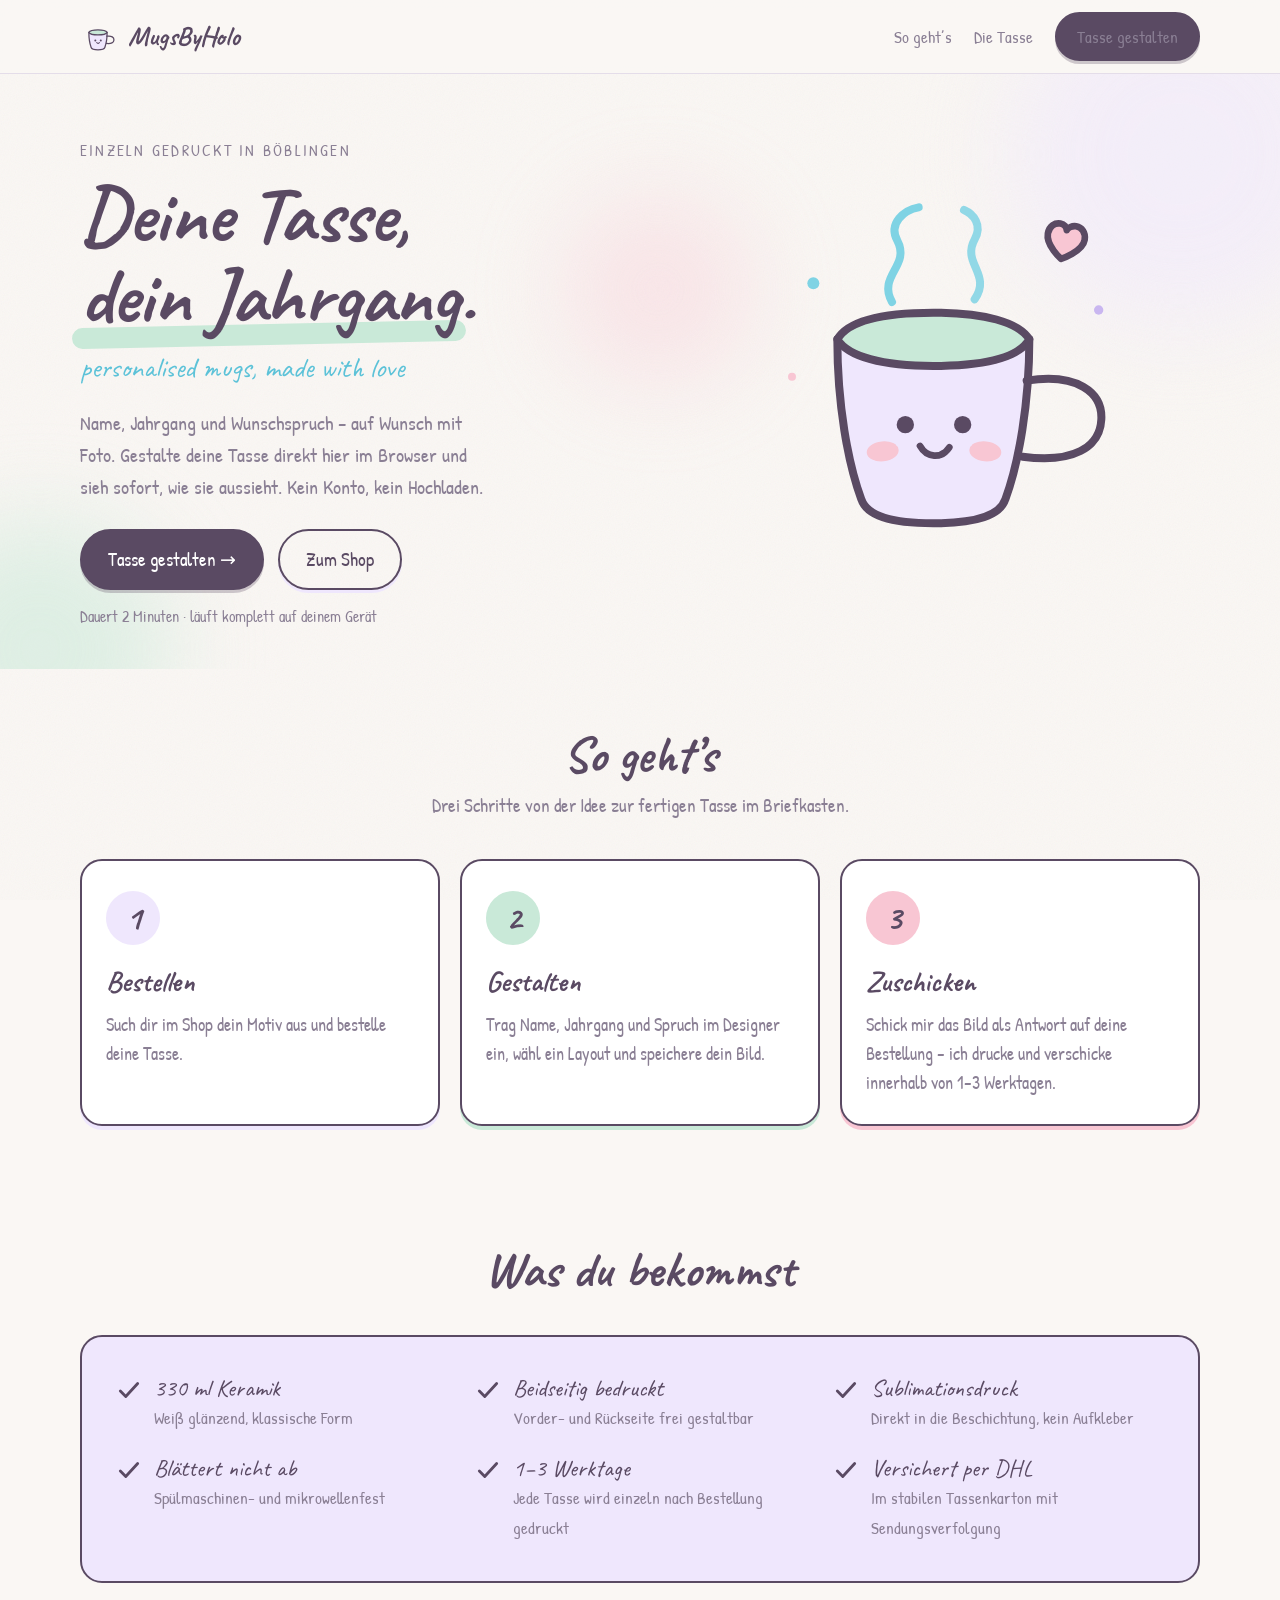
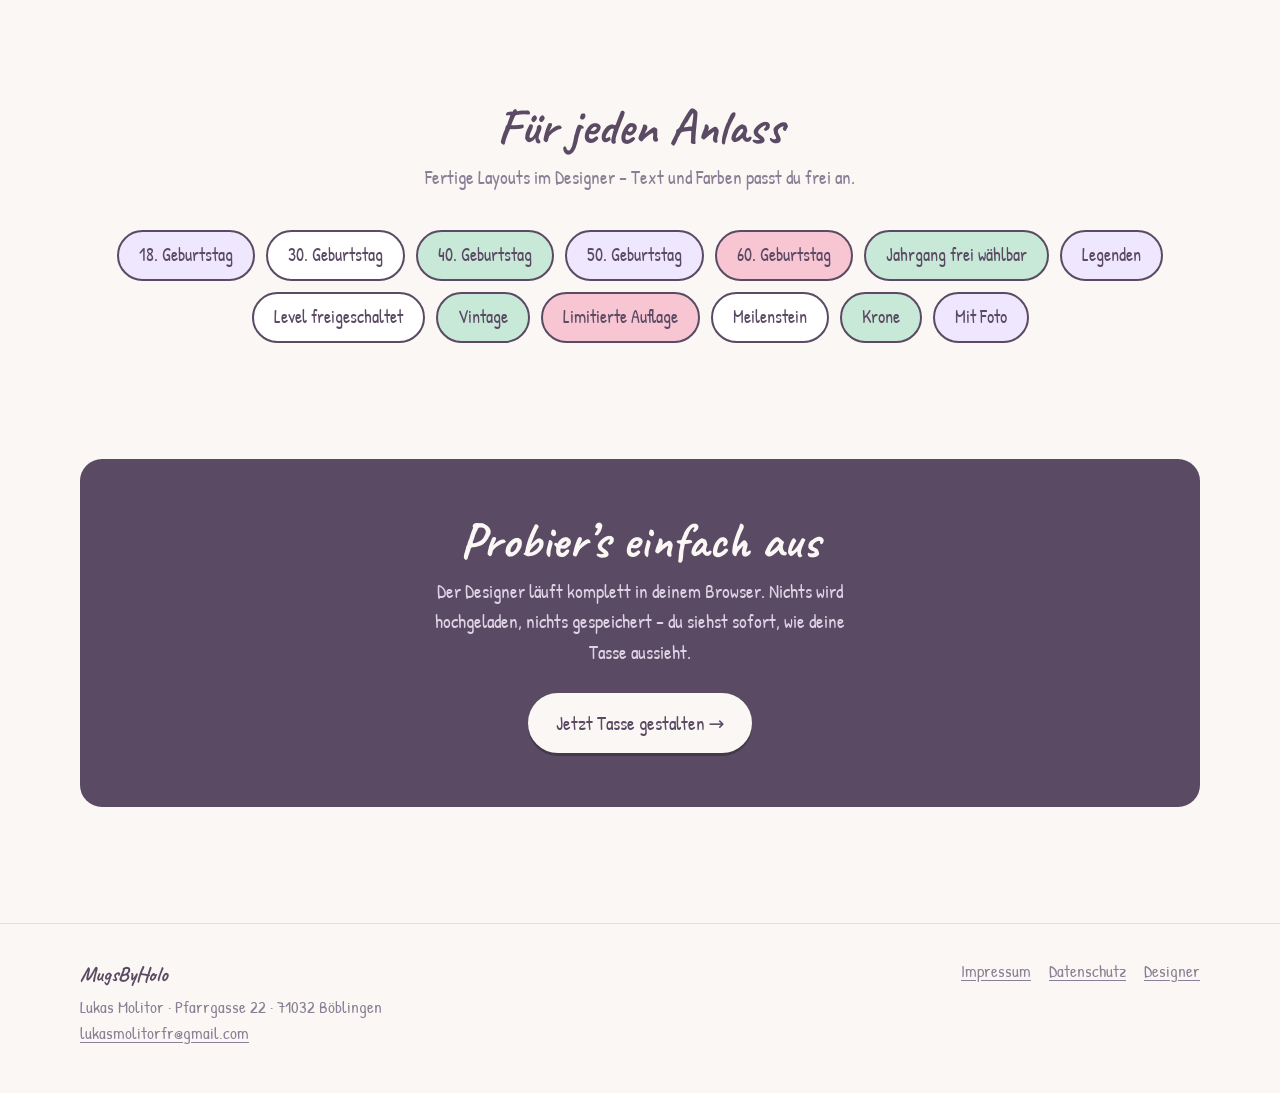
==== index.html @ 2ba31327 "fix: absolute og:image and canonical URL Relative Open Graph image paths are not resolved by most li" ====
<!DOCTYPE html>
<html lang="de">
<head>
<meta charset="UTF-8">
<meta name="viewport" content="width=device-width, initial-scale=1.0, viewport-fit=cover">
<title>MugsByHolo · Personalisierte Tassen mit Name, Jahrgang & Foto</title>
<meta name="description" content="Personalisierte Tassen mit Name, Jahrgang und Wunschspruch – einzeln von Hand gedruckt. Gestalte deine Tasse direkt im Browser und sieh sofort, wie sie aussieht.">
<link rel="icon" href="assets/favicon.png" type="image/png">
<link rel="apple-touch-icon" href="assets/favicon.png">
<meta name="theme-color" content="#FAF7F4">

<meta property="og:type" content="website">
<meta property="og:title" content="MugsByHolo · Personalisierte Tassen">
<meta property="og:description" content="personalised mugs, made with love – gestalte deine Tasse direkt im Browser.">
<meta property="og:image" content="https://mugsbyholo.de/assets/banner.png">
<meta property="og:url" content="https://mugsbyholo.de/">
<meta property="og:locale" content="de_DE">
<link rel="canonical" href="https://mugsbyholo.de/">

<style>
  /* ---------- Schriften (selbst gehostet, keine Google-Verbindung) ---------- */
  @font-face{
    font-family:'Caveat';
    src:url('assets/fonts/caveat-latin.woff2') format('woff2');
    font-weight:400 700; font-style:normal; font-display:swap;
    unicode-range:U+0000-00FF,U+0131,U+0152-0153,U+2000-206F,U+20AC,U+2122,U+2212,U+FEFF,U+FFFD;
  }
  @font-face{
    font-family:'Patrick Hand';
    src:url('assets/fonts/patrickhand-latin.woff2') format('woff2');
    font-weight:400; font-style:normal; font-display:swap;
    unicode-range:U+0000-00FF,U+0131,U+0152-0153,U+2000-206F,U+20AC,U+2122,U+2212,U+FEFF,U+FFFD;
  }

  :root{
    --paper:#FAF7F4;
    --karte:#FFFFFF;
    --ink:#5A4A63;
    --ink-weich:#8A7F94;
    --lav:#EFE7FD;
    --mint:#C9E9D8;
    --blush:#F8C6D3;
    --cyan:#5CC2D8;
    --violett:#B7A0EA;
    --linie:#E4DDE9;
    --hand:'Caveat', ui-rounded, cursive;
    --text:'Patrick Hand', ui-rounded, system-ui, sans-serif;
    --rand:22px;
  }

  *{box-sizing:border-box;margin:0;padding:0}

  html{scroll-behavior:smooth}
  @media (prefers-reduced-motion:reduce){ html{scroll-behavior:auto} }

  body{
    background:var(--paper);
    color:var(--ink);
    font-family:var(--text);
    font-size:19px;
    line-height:1.6;
    overflow-x:hidden;
    padding:env(safe-area-inset-top) env(safe-area-inset-right) env(safe-area-inset-bottom) env(safe-area-inset-left);
  }

  /* Papier-Körnung über der ganzen Seite */
  body::before{
    content:'';
    position:fixed; inset:0; z-index:0; pointer-events:none;
    opacity:.05;
    background-image:url("data:image/svg+xml,%3Csvg xmlns='http://www.w3.org/2000/svg' width='180' height='180'%3E%3Cfilter id='n'%3E%3CfeTurbulence type='fractalNoise' baseFrequency='.85' numOctaves='3'/%3E%3C/filter%3E%3Crect width='180' height='180' filter='url(%23n)'/%3E%3C/svg%3E");
  }

  .wrap{width:min(1120px,100% - 40px);margin-inline:auto;position:relative;z-index:1}

  a{color:inherit}
  :focus-visible{outline:3px solid var(--cyan);outline-offset:3px;border-radius:6px}

  /* ---------- Kopfzeile ---------- */
  header.top{
    position:sticky;top:0;z-index:20;
    background:color-mix(in srgb, var(--paper) 88%, transparent);
    backdrop-filter:blur(10px);
    border-bottom:1px solid var(--linie);
  }
  .top-inner{
    display:flex;align-items:center;justify-content:space-between;gap:16px;
    padding:12px 0;
  }
  .marke{display:flex;align-items:center;gap:10px;text-decoration:none}
  .marke svg{width:38px;height:37px;flex:none}
  .marke span{font-family:var(--hand);font-size:27px;font-weight:700;line-height:1}
  nav.haupt{display:flex;align-items:center;gap:22px;font-size:17px}
  nav.haupt a{text-decoration:none;color:var(--ink-weich);transition:color .18s}
  nav.haupt a:hover{color:var(--ink)}
  @media(max-width:640px){ nav.haupt a.versteckt-mobil{display:none} }

  /* ---------- Knöpfe ---------- */
  .knopf{
    display:inline-flex;align-items:center;gap:10px;
    font-family:var(--text);font-size:19px;
    padding:13px 26px;border-radius:999px;border:2px solid var(--ink);
    background:var(--ink);color:#fff;text-decoration:none;cursor:pointer;
    box-shadow:0 3px 0 rgba(90,74,99,.28);
    transition:transform .16s ease, box-shadow .16s ease, background .16s;
  }
  .knopf:hover{transform:translateY(-2px);box-shadow:0 6px 0 rgba(90,74,99,.24)}
  .knopf:active{transform:translateY(1px);box-shadow:0 1px 0 rgba(90,74,99,.3)}
  .knopf.zweit{background:transparent;color:var(--ink);box-shadow:0 3px 0 var(--lav)}
  .knopf.zweit:hover{background:var(--lav);box-shadow:0 6px 0 var(--lav)}
  .knopf.klein{font-size:17px;padding:9px 20px}
  @media (prefers-reduced-motion:reduce){ .knopf,.knopf:hover,.knopf:active{transform:none;transition:none} }

  /* ---------- Held ---------- */
  .held{position:relative;padding:64px 0 40px;overflow:hidden}
  .held-grid{
    display:grid;grid-template-columns:1.05fr .95fr;gap:40px;align-items:center;
  }
  @media(max-width:860px){
    .held{padding:40px 0 28px}
    .held-grid{grid-template-columns:1fr;gap:24px;text-align:center}
    .held-cta{justify-content:center}
  }

  /* Pastellflecken im Hintergrund */
  .fleck{position:absolute;border-radius:50%;filter:blur(46px);opacity:.55;z-index:0;pointer-events:none}
  .fleck.a{width:340px;height:340px;background:var(--lav);top:-90px;right:-70px}
  .fleck.b{width:260px;height:260px;background:var(--mint);bottom:-110px;left:-90px}
  .fleck.c{width:190px;height:190px;background:var(--blush);top:120px;left:44%;opacity:.35}

  .held-text{position:relative;z-index:1}
  .augenbraue{
    font-family:var(--text);font-size:16px;letter-spacing:.14em;text-transform:uppercase;
    color:var(--ink-weich);margin-bottom:10px;
  }
  h1{
    font-family:var(--hand);font-weight:700;
    font-size:clamp(46px,7.4vw,80px);line-height:1.02;letter-spacing:-.01em;
    margin-bottom:8px;
  }
  h1 .betont{position:relative;white-space:nowrap}
  /* handgemalter Unterstrich */
  h1 .betont::after{
    content:'';position:absolute;left:-2%;right:-2%;bottom:.02em;height:.26em;z-index:-1;
    background:var(--mint);border-radius:999px;transform:rotate(-1.2deg);
  }
  .tagline{
    font-family:var(--hand);font-size:clamp(23px,3vw,29px);color:var(--cyan);
    margin-bottom:16px;
  }
  .held-text p.lauf{font-size:20px;color:var(--ink-weich);max-width:46ch;margin-bottom:26px}
  @media(max-width:860px){ .held-text p.lauf{margin-inline:auto} }
  .held-cta{display:flex;flex-wrap:wrap;gap:14px;align-items:center}
  .cta-notiz{font-size:16px;color:var(--ink-weich);margin-top:14px}

  /* ---------- Maskottchen ---------- */
  .maskottchen{position:relative;z-index:1;display:flex;justify-content:center}
  .maskottchen svg{width:min(400px,86%);height:auto;overflow:visible}
  .schweben{animation:schweben 5.5s ease-in-out infinite}
  @keyframes schweben{0%,100%{transform:translateY(0) rotate(-.6deg)}50%{transform:translateY(-13px) rotate(.6deg)}}
  .dampf{animation:dampf 3.6s ease-in-out infinite;transform-origin:center bottom}
  .dampf.zwei{animation-delay:.9s}
  @keyframes dampf{0%,100%{opacity:.35;transform:translateY(2px) scaleY(.96)}50%{opacity:1;transform:translateY(-5px) scaleY(1.05)}}
  .funkel{animation:funkel 2.8s ease-in-out infinite}
  .funkel.b{animation-delay:.7s} .funkel.c{animation-delay:1.4s}
  @keyframes funkel{0%,100%{opacity:.35;r:3}50%{opacity:1}}

  /* ---------- Auftritt beim Laden ---------- */
  .rein{opacity:0;transform:translateY(18px);animation:rein .7s cubic-bezier(.2,.7,.3,1) forwards}
  .rein.d1{animation-delay:.06s} .rein.d2{animation-delay:.14s}
  .rein.d3{animation-delay:.22s} .rein.d4{animation-delay:.3s} .rein.d5{animation-delay:.38s}
  @keyframes rein{to{opacity:1;transform:none}}
  @media (prefers-reduced-motion:reduce){
    .rein{opacity:1;transform:none;animation:none}
    .schweben,.dampf,.funkel{animation:none}
  }

  /* ---------- Abschnitte ---------- */
  section.block{padding:58px 0;position:relative;z-index:1}
  .block-kopf{text-align:center;margin-bottom:38px}
  h2{font-family:var(--hand);font-weight:700;font-size:clamp(34px,4.6vw,50px);line-height:1.1;margin-bottom:8px}
  .block-kopf p{color:var(--ink-weich);max-width:52ch;margin-inline:auto}

  /* Schritte */
  .schritte{display:grid;grid-template-columns:repeat(3,1fr);gap:20px}
  @media(max-width:820px){ .schritte{grid-template-columns:1fr;max-width:460px;margin-inline:auto} }
  .schritt{
    position:relative;background:var(--karte);border:2px solid var(--ink);
    border-radius:var(--rand);padding:30px 24px 26px;
    box-shadow:0 4px 0 var(--lav);
  }
  .schritt:nth-child(2){box-shadow:0 4px 0 var(--mint)}
  .schritt:nth-child(3){box-shadow:0 4px 0 var(--blush)}
  .nummer{
    font-family:var(--hand);font-size:34px;font-weight:700;line-height:1;
    width:54px;height:54px;display:grid;place-items:center;border-radius:50%;
    background:var(--lav);margin-bottom:14px;
  }
  .schritt:nth-child(2) .nummer{background:var(--mint)}
  .schritt:nth-child(3) .nummer{background:var(--blush)}
  .schritt h3{font-family:var(--hand);font-size:29px;font-weight:700;margin-bottom:6px}
  .schritt p{font-size:18px;color:var(--ink-weich)}

  /* Details */
  .details{
    background:var(--lav);border-radius:var(--rand);
    padding:38px 34px;border:2px solid var(--ink);
  }
  .detail-grid{display:grid;grid-template-columns:repeat(3,1fr);gap:22px 28px}
  @media(max-width:820px){ .detail-grid{grid-template-columns:1fr 1fr} }
  @media(max-width:520px){ .detail-grid{grid-template-columns:1fr} }
  .detail{display:flex;gap:12px;align-items:flex-start}
  .detail .haken{flex:none;width:26px;height:26px;margin-top:2px}
  .detail b{display:block;font-weight:400;font-family:var(--hand);font-size:24px;line-height:1.15}
  .detail span{font-size:17px;color:var(--ink-weich)}

  /* Anlässe */
  .chips{display:flex;flex-wrap:wrap;gap:11px;justify-content:center}
  .chip{
    background:var(--karte);border:2px solid var(--ink);border-radius:999px;
    padding:9px 20px;font-size:18px;
  }
  .chip:nth-child(3n){background:var(--mint)}
  .chip:nth-child(3n+1){background:var(--lav)}
  .chip:nth-child(5n){background:var(--blush)}

  /* Schluss-Aufruf */
  .schluss{
    text-align:center;background:var(--ink);color:var(--paper);
    border-radius:var(--rand);padding:54px 30px;position:relative;overflow:hidden;
  }
  .schluss h2{color:var(--paper)}
  .schluss p{color:#DDD3E4;max-width:46ch;margin:0 auto 26px}
  .schluss .knopf{background:var(--paper);color:var(--ink);border-color:var(--paper);box-shadow:0 3px 0 rgba(0,0,0,.25)}
  .schluss .knopf:hover{background:#fff;box-shadow:0 6px 0 rgba(0,0,0,.22)}

  /* ---------- Fußzeile ---------- */
  footer.fuss{
    border-top:1px solid var(--linie);margin-top:58px;padding:34px 0 46px;
    font-size:16.5px;color:var(--ink-weich);position:relative;z-index:1;
  }
  .fuss-grid{display:flex;flex-wrap:wrap;gap:26px;justify-content:space-between;align-items:flex-start}
  .fuss-grid a{color:var(--ink-weich);text-decoration:underline;text-underline-offset:3px}
  .fuss-grid a:hover{color:var(--ink)}
  .fuss-links{display:flex;gap:18px;flex-wrap:wrap}
  .fuss b{font-family:var(--hand);font-size:21px;font-weight:700;color:var(--ink);display:block;margin-bottom:2px}
</style>
</head>
<body>

<header class="top">
  <div class="wrap top-inner">
    <a class="marke" href="/" aria-label="MugsByHolo Startseite">
      <svg viewBox="0 0 300 290" aria-hidden="true" focusable="false">
        <g fill="none" stroke="#5a4a63" stroke-width="10" stroke-linecap="round" stroke-linejoin="round">
          <path d="M 70,112 C 70,160 78,205 88,232 C 92,244 108,250 142,250 C 176,250 192,244 196,232 C 206,205 214,160 214,112 C 206,126 180,132 142,132 C 104,132 78,125 70,112 Z" fill="#efe7fd" stroke="none"/>
          <path d="M 70,112 C 78,98 104,92 142,92 C 180,92 206,99 214,112 C 206,126 180,132 142,132 C 104,132 78,125 70,112 Z" fill="#c9e9d8"/>
          <path d="M 212,143 C 250,137 269,152 268,172 C 267,193 247,205 209,200"/>
          <path d="M 70,112 C 70,161 78,205 88,232 C 92,244 109,250 142,250 C 175,250 192,244 196,232 C 206,205 214,160 214,112"/>
          <circle cx="121" cy="176" r="8" fill="#5a4a63" stroke="none"/>
          <circle cx="164" cy="176" r="8" fill="#5a4a63" stroke="none"/>
          <path d="M 132,192 C 137,201 148,202 154,193" stroke-width="8"/>
        </g>
      </svg>
      <span>MugsByHolo</span>
    </a>
    <nav class="haupt" aria-label="Hauptnavigation">
      <a href="#so-gehts" class="versteckt-mobil">So geht&rsquo;s</a>
      <a href="#details" class="versteckt-mobil">Die Tasse</a>
      <a class="knopf klein" href="designer/">Tasse gestalten</a>
    </nav>
  </div>
</header>

<main>

  <!-- ================= HELD ================= -->
  <section class="held">
    <div class="fleck a"></div><div class="fleck b"></div><div class="fleck c"></div>
    <div class="wrap held-grid">

      <div class="held-text">
        <p class="augenbraue rein d1">Einzeln gedruckt in B&ouml;blingen</p>
        <h1 class="rein d2">Deine Tasse,<br><span class="betont">dein Jahrgang</span>.</h1>
        <p class="tagline rein d2">personalised mugs, made with love</p>
        <p class="lauf rein d3">
          Name, Jahrgang und Wunschspruch &ndash; auf Wunsch mit Foto. Gestalte deine Tasse
          direkt hier im Browser und sieh sofort, wie sie aussieht. Kein Konto, kein Hochladen.
        </p>
        <div class="held-cta rein d4">
          <a class="knopf" href="designer/">Tasse gestalten &rarr;</a>
          <!-- ETSY-LINK: hier die echte Shop-Adresse eintragen -->
          <a class="knopf zweit" id="etsy-link" href="https://www.etsy.com/de/shop/MugsByHolo">Zum Shop</a>
        </div>
        <p class="cta-notiz rein d5">Dauert 2 Minuten &middot; l&auml;uft komplett auf deinem Ger&auml;t</p>
      </div>

      <div class="maskottchen rein d3">
        <svg viewBox="0 0 300 290" role="img" aria-label="Illustrierte MugsByHolo-Tasse mit fr&ouml;hlichem Gesicht">
          <g class="schweben">
            <g fill="none" stroke="#5a4a63" stroke-width="6" stroke-linecap="round" stroke-linejoin="round">
              <!-- Dampf -->
              <path class="dampf" d="M 111,84 C 100,64 125,57 115,38 C 108,25 120,15 131,13" stroke="#7fd3e4"/>
              <path class="dampf zwei" d="M 173,82 C 186,63 163,55 173,37 C 179,26 172,18 165,15" stroke="#7fd3e4" opacity=".85"/>
              <!-- Körper -->
              <path d="M 70,112 C 70,160 78,205 88,232 C 92,244 108,250 142,250 C 176,250 192,244 196,232 C 206,205 214,160 214,112 C 206,126 180,132 142,132 C 104,132 78,125 70,112 Z" fill="#efe7fd" stroke="none"/>
              <path d="M 70,112 C 78,98 104,92 142,92 C 180,92 206,99 214,112 C 206,126 180,132 142,132 C 104,132 78,125 70,112 Z" fill="#c9e9d8"/>
              <path d="M 212,143 C 250,137 269,152 268,172 C 267,193 247,205 209,200"/>
              <path d="M 70,112 C 70,161 78,205 88,232 C 92,244 109,250 142,250 C 175,250 192,244 196,232 C 206,205 214,160 214,112"/>
              <!-- Gesicht -->
              <ellipse cx="104" cy="196" rx="12" ry="7.5" fill="#f8c6d3" stroke="none" transform="rotate(-6 104 196)"/>
              <ellipse cx="181" cy="196" rx="12" ry="7.5" fill="#f8c6d3" stroke="none" transform="rotate(6 181 196)"/>
              <circle cx="121" cy="176" r="6.5" fill="#5a4a63" stroke="none"/>
              <circle cx="164" cy="176" r="6.5" fill="#5a4a63" stroke="none"/>
              <path d="M 132,192 C 137,201 148,202 154,193" stroke-width="5"/>
              <!-- Herz + Funkeln -->
              <path d="M 240,52 C 240,52 227,44 227,35 C 227,29 231,26 235,26 C 238,26 240,28 240.5,30 C 241,28 244,26 247,26 C 251,26 255,29 255,35 C 255,44 240,52 240,52 Z" fill="#f8c6d3" stroke-width="5" transform="rotate(10 241 39)"/>
              <circle class="funkel" cx="52" cy="70" r="4.5" fill="#7fd3e4" stroke="none"/>
              <circle class="funkel b" cx="266" cy="90" r="3.5" fill="#c9b6f0" stroke="none"/>
              <circle class="funkel c" cx="36" cy="140" r="3" fill="#f8c6d3" stroke="none"/>
            </g>
          </g>
        </svg>
      </div>

    </div>
  </section>

  <!-- ================= SO GEHT'S ================= -->
  <section class="block" id="so-gehts">
    <div class="wrap">
      <div class="block-kopf">
        <h2>So geht&rsquo;s</h2>
        <p>Drei Schritte von der Idee zur fertigen Tasse im Briefkasten.</p>
      </div>
      <div class="schritte">
        <div class="schritt">
          <div class="nummer" aria-hidden="true">1</div>
          <h3>Bestellen</h3>
          <p>Such dir im Shop dein Motiv aus und bestelle deine Tasse.</p>
        </div>
        <div class="schritt">
          <div class="nummer" aria-hidden="true">2</div>
          <h3>Gestalten</h3>
          <p>Trag Name, Jahrgang und Spruch im Designer ein, w&auml;hl ein Layout und speichere dein Bild.</p>
        </div>
        <div class="schritt">
          <div class="nummer" aria-hidden="true">3</div>
          <h3>Zuschicken</h3>
          <p>Schick mir das Bild als Antwort auf deine Bestellung &ndash; ich drucke und verschicke innerhalb von 1&ndash;3 Werktagen.</p>
        </div>
      </div>
    </div>
  </section>

  <!-- ================= DETAILS ================= -->
  <section class="block" id="details">
    <div class="wrap">
      <div class="block-kopf">
        <h2>Was du bekommst</h2>
      </div>
      <div class="details">
        <div class="detail-grid">
          <div class="detail">
            <svg class="haken" viewBox="0 0 24 24" fill="none" stroke="#5a4a63" stroke-width="2.6" stroke-linecap="round" stroke-linejoin="round" aria-hidden="true"><path d="M4 13l5 5L20 6"/></svg>
            <div><b>330 ml Keramik</b><span>Wei&szlig; gl&auml;nzend, klassische Form</span></div>
          </div>
          <div class="detail">
            <svg class="haken" viewBox="0 0 24 24" fill="none" stroke="#5a4a63" stroke-width="2.6" stroke-linecap="round" stroke-linejoin="round" aria-hidden="true"><path d="M4 13l5 5L20 6"/></svg>
            <div><b>Beidseitig bedruckt</b><span>Vorder- und R&uuml;ckseite frei gestaltbar</span></div>
          </div>
          <div class="detail">
            <svg class="haken" viewBox="0 0 24 24" fill="none" stroke="#5a4a63" stroke-width="2.6" stroke-linecap="round" stroke-linejoin="round" aria-hidden="true"><path d="M4 13l5 5L20 6"/></svg>
            <div><b>Sublimationsdruck</b><span>Direkt in die Beschichtung, kein Aufkleber</span></div>
          </div>
          <div class="detail">
            <svg class="haken" viewBox="0 0 24 24" fill="none" stroke="#5a4a63" stroke-width="2.6" stroke-linecap="round" stroke-linejoin="round" aria-hidden="true"><path d="M4 13l5 5L20 6"/></svg>
            <div><b>Bl&auml;ttert nicht ab</b><span>Sp&uuml;lmaschinen- und mikrowellenfest</span></div>
          </div>
          <div class="detail">
            <svg class="haken" viewBox="0 0 24 24" fill="none" stroke="#5a4a63" stroke-width="2.6" stroke-linecap="round" stroke-linejoin="round" aria-hidden="true"><path d="M4 13l5 5L20 6"/></svg>
            <div><b>1&ndash;3 Werktage</b><span>Jede Tasse wird einzeln nach Bestellung gedruckt</span></div>
          </div>
          <div class="detail">
            <svg class="haken" viewBox="0 0 24 24" fill="none" stroke="#5a4a63" stroke-width="2.6" stroke-linecap="round" stroke-linejoin="round" aria-hidden="true"><path d="M4 13l5 5L20 6"/></svg>
            <div><b>Versichert per DHL</b><span>Im stabilen Tassenkarton mit Sendungsverfolgung</span></div>
          </div>
        </div>
      </div>
    </div>
  </section>

  <!-- ================= ANLÄSSE ================= -->
  <section class="block">
    <div class="wrap">
      <div class="block-kopf">
        <h2>F&uuml;r jeden Anlass</h2>
        <p>Fertige Layouts im Designer &ndash; Text und Farben passt du frei an.</p>
      </div>
      <div class="chips">
        <span class="chip">18. Geburtstag</span>
        <span class="chip">30. Geburtstag</span>
        <span class="chip">40. Geburtstag</span>
        <span class="chip">50. Geburtstag</span>
        <span class="chip">60. Geburtstag</span>
        <span class="chip">Jahrgang frei w&auml;hlbar</span>
        <span class="chip">Legenden</span>
        <span class="chip">Level freigeschaltet</span>
        <span class="chip">Vintage</span>
        <span class="chip">Limitierte Auflage</span>
        <span class="chip">Meilenstein</span>
        <span class="chip">Krone</span>
        <span class="chip">Mit Foto</span>
      </div>
    </div>
  </section>

  <!-- ================= SCHLUSS ================= -->
  <section class="block">
    <div class="wrap">
      <div class="schluss">
        <h2>Probier&rsquo;s einfach aus</h2>
        <p>Der Designer l&auml;uft komplett in deinem Browser. Nichts wird hochgeladen, nichts gespeichert &ndash; du siehst sofort, wie deine Tasse aussieht.</p>
        <a class="knopf" href="designer/">Jetzt Tasse gestalten &rarr;</a>
      </div>
    </div>
  </section>

</main>

<footer class="fuss">
  <div class="wrap fuss-grid">
    <div>
      <b>MugsByHolo</b>
      Lukas Molitor &middot; Pfarrgasse 22 &middot; 71032 B&ouml;blingen<br>
      <a href="mailto:lukasmolitorfr@gmail.com">lukasmolitorfr@gmail.com</a>
    </div>
    <div class="fuss-links">
      <a href="impressum.html">Impressum</a>
      <a href="datenschutz.html">Datenschutz</a>
      <a href="designer/">Designer</a>
    </div>
  </div>
</footer>

</body>
</html>
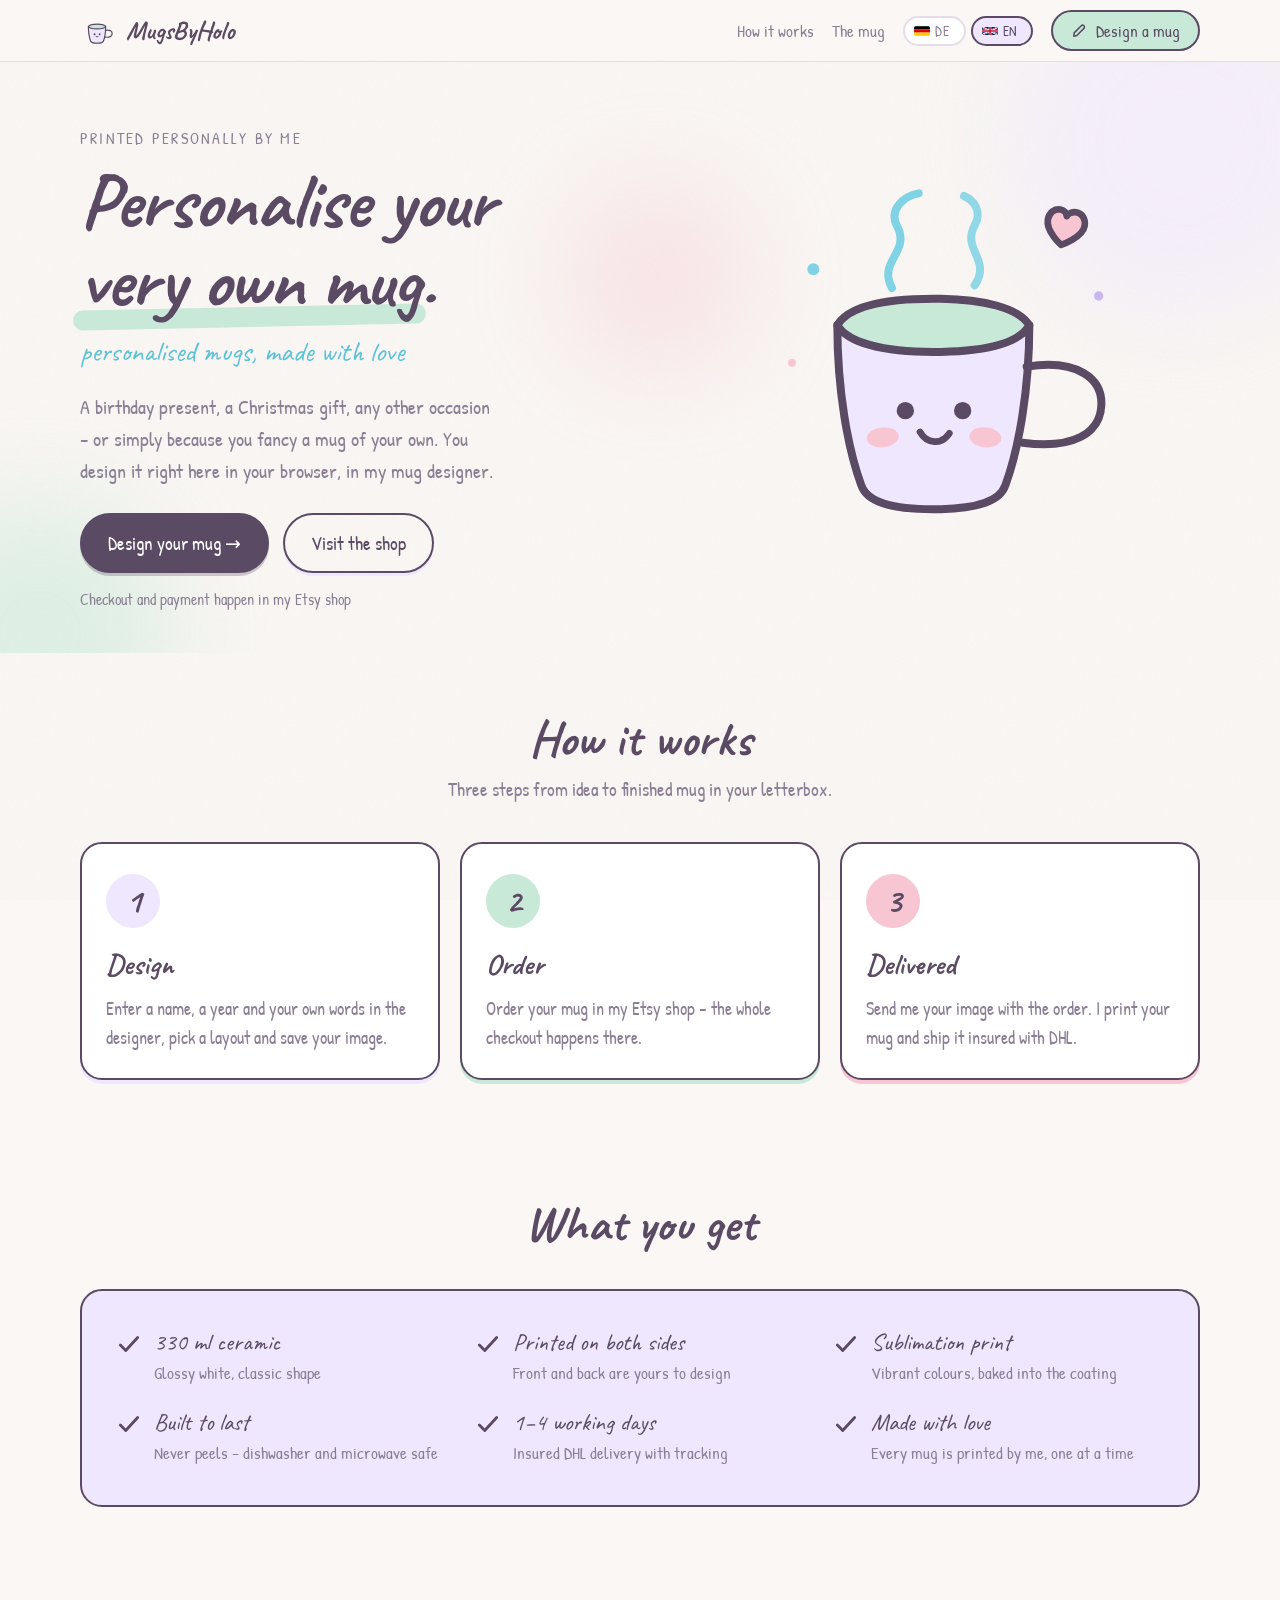
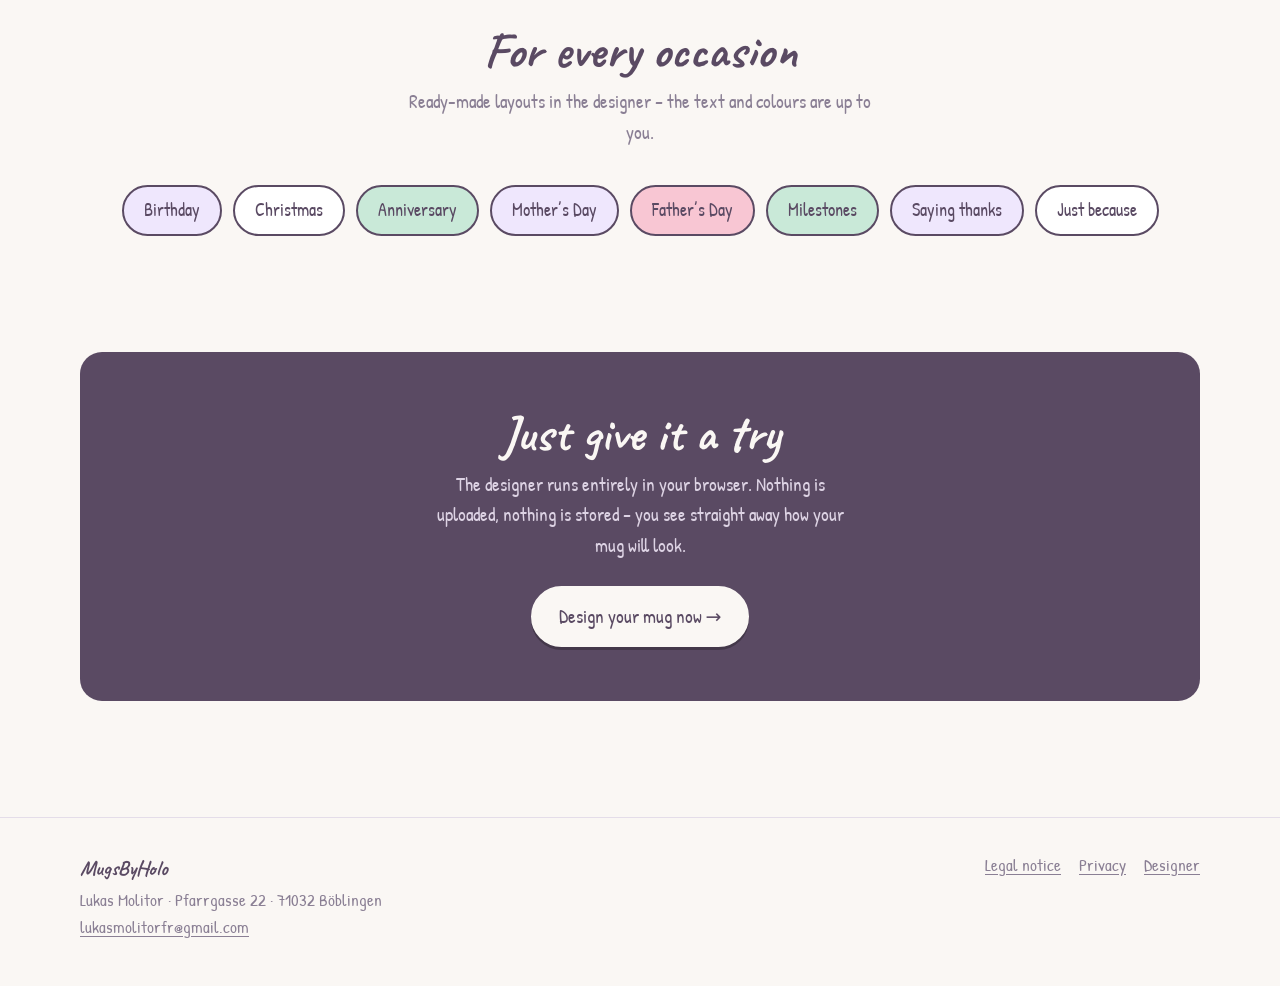
==== commit 1585d867: "feat(startseite): neue Texte, DE/EN-Umschaltung, ruhigerer Kopf-CTA Der CTA oben rechts war derselbe" ====
--- a/index.html
+++ b/index.html
@@ -3,8 +3,8 @@
 <head>
 <meta charset="UTF-8">
 <meta name="viewport" content="width=device-width, initial-scale=1.0, viewport-fit=cover">
-<title>MugsByHolo · Personalisierte Tassen mit Name, Jahrgang & Foto</title>
-<meta name="description" content="Personalisierte Tassen mit Name, Jahrgang und Wunschspruch – einzeln von Hand gedruckt. Gestalte deine Tasse direkt im Browser und sieh sofort, wie sie aussieht.">
+<title>MugsByHolo · Personalisierte Tassen, von mir persönlich gedruckt</title>
+<meta name="description" content="Personalisiere deine eigene Tasse direkt im Browser – 330 ml Keramik, beidseitig im Sublimationsdruck, von mir persönlich gedruckt und versichert per DHL verschickt.">
 <link rel="icon" href="assets/favicon.png" type="image/png">
 <link rel="apple-touch-icon" href="assets/favicon.png">
 <meta name="theme-color" content="#FAF7F4">
@@ -15,6 +15,7 @@
 <meta property="og:image" content="https://mugsbyholo.de/assets/banner.png">
 <meta property="og:url" content="https://mugsbyholo.de/">
 <meta property="og:locale" content="de_DE">
+<meta property="og:locale:alternate" content="en_GB">
 <link rel="canonical" href="https://mugsbyholo.de/">
 
 <style>
@@ -76,6 +77,9 @@
   a{color:inherit}
   :focus-visible{outline:3px solid var(--cyan);outline-offset:3px;border-radius:6px}
 
+  /* nur für Screenreader */
+  .vh{position:absolute;width:1px;height:1px;overflow:hidden;clip:rect(0 0 0 0);white-space:nowrap}
+
   /* ---------- Kopfzeile ---------- */
   header.top{
     position:sticky;top:0;z-index:20;
@@ -84,16 +88,29 @@
     border-bottom:1px solid var(--linie);
   }
   .top-inner{
-    display:flex;align-items:center;justify-content:space-between;gap:16px;
-    padding:12px 0;
-  }
-  .marke{display:flex;align-items:center;gap:10px;text-decoration:none}
-  .marke svg{width:38px;height:37px;flex:none}
-  .marke span{font-family:var(--hand);font-size:27px;font-weight:700;line-height:1}
-  nav.haupt{display:flex;align-items:center;gap:22px;font-size:17px}
-  nav.haupt a{text-decoration:none;color:var(--ink-weich);transition:color .18s}
-  nav.haupt a:hover{color:var(--ink)}
-  @media(max-width:640px){ nav.haupt a.versteckt-mobil{display:none} }
+    display:flex;align-items:center;justify-content:space-between;gap:14px;
+    padding:10px 0;
+  }
+  .marke{display:flex;align-items:center;gap:10px;text-decoration:none;flex:none}
+  .marke svg{width:36px;height:35px;flex:none}
+  .marke span{font-family:var(--hand);font-size:26px;font-weight:700;line-height:1}
+  nav.haupt{display:flex;align-items:center;gap:18px;font-size:17px}
+  nav.haupt a.link{text-decoration:none;color:var(--ink-weich);transition:color .18s}
+  nav.haupt a.link:hover{color:var(--ink)}
+  @media(max-width:760px){ nav.haupt a.versteckt-mobil{display:none} }
+
+  /* ---------- Sprachwahl ---------- */
+  .sprachwahl{display:flex;gap:5px;flex:none}
+  .flagge{
+    display:flex;align-items:center;gap:5px;
+    padding:6px 9px;border:2px solid var(--linie);border-radius:999px;
+    background:var(--karte);cursor:pointer;line-height:1;
+    font-family:var(--text);font-size:14px;letter-spacing:.05em;color:var(--ink-weich);
+    transition:border-color .18s, background .18s, color .18s;
+  }
+  .flagge svg{width:16px;height:10px;display:block;flex:none;border-radius:2px}
+  .flagge:hover{border-color:var(--ink);color:var(--ink)}
+  .flagge[aria-pressed="true"]{border-color:var(--ink);color:var(--ink);background:var(--lav)}
 
   /* ---------- Knöpfe ---------- */
   .knopf{
@@ -108,8 +125,27 @@
   .knopf:active{transform:translateY(1px);box-shadow:0 1px 0 rgba(90,74,99,.3)}
   .knopf.zweit{background:transparent;color:var(--ink);box-shadow:0 3px 0 var(--lav)}
   .knopf.zweit:hover{background:var(--lav);box-shadow:0 6px 0 var(--lav)}
-  .knopf.klein{font-size:17px;padding:9px 20px}
   @media (prefers-reduced-motion:reduce){ .knopf,.knopf:hover,.knopf:active{transform:none;transition:none} }
+
+  /* Kopf-CTA: leichter als der große Knopf, damit die Leiste ruhig bleibt.
+     Kein Versatz-Schatten, kein Anheben – in einer schmalen Leiste wirkt das unruhig. */
+  .knopf-kopf{
+    display:inline-flex;align-items:center;gap:8px;flex:none;
+    font-family:var(--text);font-size:17px;line-height:1;white-space:nowrap;
+    padding:10px 18px;border-radius:999px;border:2px solid var(--ink);
+    background:var(--mint);color:var(--ink);text-decoration:none;
+    transition:background .18s ease, color .18s ease;
+  }
+  .knopf-kopf svg{width:17px;height:17px;flex:none}
+  .knopf-kopf:hover{background:var(--ink);color:var(--paper)}
+
+  @media(max-width:560px){
+    .marke span{display:none}
+    .flagge svg{display:none}
+    .flagge{padding:7px 10px}
+    .knopf-kopf{font-size:16px;padding:9px 14px;gap:6px}
+    nav.haupt{gap:10px}
+  }
 
   /* ---------- Held ---------- */
   .held{position:relative;padding:64px 0 40px;overflow:hidden}
@@ -135,7 +171,7 @@
   }
   h1{
     font-family:var(--hand);font-weight:700;
-    font-size:clamp(46px,7.4vw,80px);line-height:1.02;letter-spacing:-.01em;
+    font-size:clamp(44px,7.2vw,78px);line-height:1.02;letter-spacing:-.01em;
     margin-bottom:8px;
   }
   h1 .betont{position:relative;white-space:nowrap}
@@ -250,7 +286,7 @@
 
 <header class="top">
   <div class="wrap top-inner">
-    <a class="marke" href="/" aria-label="MugsByHolo Startseite">
+    <a class="marke" href="/" aria-label="MugsByHolo">
       <svg viewBox="0 0 300 290" aria-hidden="true" focusable="false">
         <g fill="none" stroke="#5a4a63" stroke-width="10" stroke-linecap="round" stroke-linejoin="round">
           <path d="M 70,112 C 70,160 78,205 88,232 C 92,244 108,250 142,250 C 176,250 192,244 196,232 C 206,205 214,160 214,112 C 206,126 180,132 142,132 C 104,132 78,125 70,112 Z" fill="#efe7fd" stroke="none"/>
@@ -265,9 +301,35 @@
       <span>MugsByHolo</span>
     </a>
     <nav class="haupt" aria-label="Hauptnavigation">
-      <a href="#so-gehts" class="versteckt-mobil">So geht&rsquo;s</a>
-      <a href="#details" class="versteckt-mobil">Die Tasse</a>
-      <a class="knopf klein" href="designer/">Tasse gestalten</a>
+      <a href="#so-gehts" class="link versteckt-mobil" data-i18n="nav_sogehts">So geht’s</a>
+      <a href="#details" class="link versteckt-mobil" data-i18n="nav_tasse">Die Tasse</a>
+
+      <div class="sprachwahl" id="sprachwahl" role="group" aria-label="Sprache · Language">
+        <button class="flagge" type="button" data-lang="de" aria-pressed="true" title="Deutsch">
+          <svg viewBox="0 0 5 3" aria-hidden="true">
+            <rect width="5" height="1" y="0" fill="#000"/>
+            <rect width="5" height="1" y="1" fill="#D00"/>
+            <rect width="5" height="1" y="2" fill="#FFCE00"/>
+          </svg>DE<span class="vh">Deutsch</span>
+        </button>
+        <button class="flagge" type="button" data-lang="en" aria-pressed="false" title="English">
+          <svg viewBox="0 0 60 30" aria-hidden="true">
+            <clipPath id="uj-clip"><path d="M30,15 h30 v15 z v15 h-30 z h-30 v-15 z v-15 h30 z"/></clipPath>
+            <path d="M0,0 v30 h60 v-30 z" fill="#012169"/>
+            <path d="M0,0 L60,30 M60,0 L0,30" stroke="#fff" stroke-width="6"/>
+            <path d="M0,0 L60,30 M60,0 L0,30" clip-path="url(#uj-clip)" stroke="#C8102E" stroke-width="4"/>
+            <path d="M30,0 v30 M0,15 h60" stroke="#fff" stroke-width="10"/>
+            <path d="M30,0 v30 M0,15 h60" stroke="#C8102E" stroke-width="6"/>
+          </svg>EN<span class="vh">English</span>
+        </button>
+      </div>
+
+      <a class="knopf-kopf" href="designer/">
+        <svg viewBox="0 0 24 24" fill="none" stroke="currentColor" stroke-width="2.2" stroke-linecap="round" stroke-linejoin="round" aria-hidden="true">
+          <path d="M4 20l4.2-1 10-10a2.6 2.6 0 0 0-3.7-3.7l-10 10L4 20z"/>
+        </svg>
+        <span data-i18n="nav_cta">Tasse gestalten</span>
+      </a>
     </nav>
   </div>
 </header>
@@ -280,23 +342,24 @@
     <div class="wrap held-grid">
 
       <div class="held-text">
-        <p class="augenbraue rein d1">Einzeln gedruckt in B&ouml;blingen</p>
-        <h1 class="rein d2">Deine Tasse,<br><span class="betont">dein Jahrgang</span>.</h1>
-        <p class="tagline rein d2">personalised mugs, made with love</p>
-        <p class="lauf rein d3">
-          Name, Jahrgang und Wunschspruch &ndash; auf Wunsch mit Foto. Gestalte deine Tasse
-          direkt hier im Browser und sieh sofort, wie sie aussieht. Kein Konto, kein Hochladen.
+        <p class="augenbraue rein d1" data-i18n="held_augenbraue">Von mir persönlich gedruckt</p>
+        <h1 class="rein d2" data-i18n-html="held_h1">Personalisiere deine<br><span class="betont">eigene Tasse</span>.</h1>
+        <p class="tagline rein d2" data-i18n="held_tagline">personalised mugs, made with love</p>
+        <p class="lauf rein d3" data-i18n="held_text">
+          Ob Geburtstagsgeschenk, Weihnachtsgeschenk, ein anderer Anlass – oder einfach,
+          weil du Lust auf deine eigene Tasse hast. Gestalten kannst du sie direkt hier
+          im Browser, in meinem Tassen-Designer.
         </p>
         <div class="held-cta rein d4">
-          <a class="knopf" href="designer/">Tasse gestalten &rarr;</a>
+          <a class="knopf" href="designer/" data-i18n="held_cta">Tasse gestalten →</a>
           <!-- ETSY-LINK: hier die echte Shop-Adresse eintragen -->
-          <a class="knopf zweit" id="etsy-link" href="https://www.etsy.com/de/shop/MugsByHolo">Zum Shop</a>
+          <a class="knopf zweit" id="etsy-link" href="https://www.etsy.com/de/shop/MugsByHolo" data-i18n="held_shop">Zum Shop</a>
         </div>
-        <p class="cta-notiz rein d5">Dauert 2 Minuten &middot; l&auml;uft komplett auf deinem Ger&auml;t</p>
+        <p class="cta-notiz rein d5" data-i18n="held_notiz">Kauf und Bezahlung laufen über meinen Etsy-Shop</p>
       </div>
 
       <div class="maskottchen rein d3">
-        <svg viewBox="0 0 300 290" role="img" aria-label="Illustrierte MugsByHolo-Tasse mit fr&ouml;hlichem Gesicht">
+        <svg viewBox="0 0 300 290" role="img" aria-label="Illustrierte MugsByHolo-Tasse mit fröhlichem Gesicht" data-i18n-al="held_bild_alt">
           <g class="schweben">
             <g fill="none" stroke="#5a4a63" stroke-width="6" stroke-linecap="round" stroke-linejoin="round">
               <!-- Dampf -->
@@ -330,24 +393,24 @@
   <section class="block" id="so-gehts">
     <div class="wrap">
       <div class="block-kopf">
-        <h2>So geht&rsquo;s</h2>
-        <p>Drei Schritte von der Idee zur fertigen Tasse im Briefkasten.</p>
+        <h2 data-i18n="sog_titel">So geht’s</h2>
+        <p data-i18n="sog_text">Drei Schritte von der Idee zur fertigen Tasse im Briefkasten.</p>
       </div>
       <div class="schritte">
         <div class="schritt">
           <div class="nummer" aria-hidden="true">1</div>
-          <h3>Bestellen</h3>
-          <p>Such dir im Shop dein Motiv aus und bestelle deine Tasse.</p>
+          <h3 data-i18n="sog1_titel">Gestalten</h3>
+          <p data-i18n="sog1_text">Trag Name, Jahrgang und deinen Text im Designer ein, wähl ein Layout und speichere dein Bild.</p>
         </div>
         <div class="schritt">
           <div class="nummer" aria-hidden="true">2</div>
-          <h3>Gestalten</h3>
-          <p>Trag Name, Jahrgang und Spruch im Designer ein, w&auml;hl ein Layout und speichere dein Bild.</p>
+          <h3 data-i18n="sog2_titel">Bestellen</h3>
+          <p data-i18n="sog2_text">Bestell deine Tasse in meinem Etsy-Shop – dort läuft die ganze Kaufabwicklung.</p>
         </div>
         <div class="schritt">
           <div class="nummer" aria-hidden="true">3</div>
-          <h3>Zuschicken</h3>
-          <p>Schick mir das Bild als Antwort auf deine Bestellung &ndash; ich drucke und verschicke innerhalb von 1&ndash;3 Werktagen.</p>
+          <h3 data-i18n="sog3_titel">Zuschicken</h3>
+          <p data-i18n="sog3_text">Schick mir dein Bild zur Bestellung. Ich drucke deine Tasse und verschicke sie versichert per DHL.</p>
         </div>
       </div>
     </div>
@@ -357,33 +420,33 @@
   <section class="block" id="details">
     <div class="wrap">
       <div class="block-kopf">
-        <h2>Was du bekommst</h2>
+        <h2 data-i18n="det_titel">Was du bekommst</h2>
       </div>
       <div class="details">
         <div class="detail-grid">
           <div class="detail">
             <svg class="haken" viewBox="0 0 24 24" fill="none" stroke="#5a4a63" stroke-width="2.6" stroke-linecap="round" stroke-linejoin="round" aria-hidden="true"><path d="M4 13l5 5L20 6"/></svg>
-            <div><b>330 ml Keramik</b><span>Wei&szlig; gl&auml;nzend, klassische Form</span></div>
+            <div><b data-i18n="det1_titel">330 ml Keramik</b><span data-i18n="det1_text">Weiß glänzend, klassische Form</span></div>
           </div>
           <div class="detail">
             <svg class="haken" viewBox="0 0 24 24" fill="none" stroke="#5a4a63" stroke-width="2.6" stroke-linecap="round" stroke-linejoin="round" aria-hidden="true"><path d="M4 13l5 5L20 6"/></svg>
-            <div><b>Beidseitig bedruckt</b><span>Vorder- und R&uuml;ckseite frei gestaltbar</span></div>
+            <div><b data-i18n="det2_titel">Beidseitig bedruckt</b><span data-i18n="det2_text">Vorder- und Rückseite frei gestaltbar</span></div>
           </div>
           <div class="detail">
             <svg class="haken" viewBox="0 0 24 24" fill="none" stroke="#5a4a63" stroke-width="2.6" stroke-linecap="round" stroke-linejoin="round" aria-hidden="true"><path d="M4 13l5 5L20 6"/></svg>
-            <div><b>Sublimationsdruck</b><span>Direkt in die Beschichtung, kein Aufkleber</span></div>
+            <div><b data-i18n="det3_titel">Sublimationsdruck</b><span data-i18n="det3_text">Vibrante Farben, direkt in die Beschichtung</span></div>
           </div>
           <div class="detail">
             <svg class="haken" viewBox="0 0 24 24" fill="none" stroke="#5a4a63" stroke-width="2.6" stroke-linecap="round" stroke-linejoin="round" aria-hidden="true"><path d="M4 13l5 5L20 6"/></svg>
-            <div><b>Bl&auml;ttert nicht ab</b><span>Sp&uuml;lmaschinen- und mikrowellenfest</span></div>
+            <div><b data-i18n="det4_titel">Langlebig</b><span data-i18n="det4_text">Blättert nicht ab, spülmaschinen- und mikrowellenfest</span></div>
           </div>
           <div class="detail">
             <svg class="haken" viewBox="0 0 24 24" fill="none" stroke="#5a4a63" stroke-width="2.6" stroke-linecap="round" stroke-linejoin="round" aria-hidden="true"><path d="M4 13l5 5L20 6"/></svg>
-            <div><b>1&ndash;3 Werktage</b><span>Jede Tasse wird einzeln nach Bestellung gedruckt</span></div>
+            <div><b data-i18n="det5_titel">1–4 Werktage</b><span data-i18n="det5_text">Versichert per DHL, mit Sendungsverfolgung</span></div>
           </div>
           <div class="detail">
             <svg class="haken" viewBox="0 0 24 24" fill="none" stroke="#5a4a63" stroke-width="2.6" stroke-linecap="round" stroke-linejoin="round" aria-hidden="true"><path d="M4 13l5 5L20 6"/></svg>
-            <div><b>Versichert per DHL</b><span>Im stabilen Tassenkarton mit Sendungsverfolgung</span></div>
+            <div><b data-i18n="det6_titel">Mit Liebe gemacht</b><span data-i18n="det6_text">Jede Tasse drucke ich einzeln, von Hand</span></div>
           </div>
         </div>
       </div>
@@ -394,23 +457,18 @@
   <section class="block">
     <div class="wrap">
       <div class="block-kopf">
-        <h2>F&uuml;r jeden Anlass</h2>
-        <p>Fertige Layouts im Designer &ndash; Text und Farben passt du frei an.</p>
+        <h2 data-i18n="anl_titel">Für jeden Anlass</h2>
+        <p data-i18n="anl_text">Fertige Layouts im Designer – Text und Farben passt du frei an.</p>
       </div>
       <div class="chips">
-        <span class="chip">18. Geburtstag</span>
-        <span class="chip">30. Geburtstag</span>
-        <span class="chip">40. Geburtstag</span>
-        <span class="chip">50. Geburtstag</span>
-        <span class="chip">60. Geburtstag</span>
-        <span class="chip">Jahrgang frei w&auml;hlbar</span>
-        <span class="chip">Legenden</span>
-        <span class="chip">Level freigeschaltet</span>
-        <span class="chip">Vintage</span>
-        <span class="chip">Limitierte Auflage</span>
-        <span class="chip">Meilenstein</span>
-        <span class="chip">Krone</span>
-        <span class="chip">Mit Foto</span>
+        <span class="chip" data-i18n="chip1">Geburtstag</span>
+        <span class="chip" data-i18n="chip2">Weihnachten</span>
+        <span class="chip" data-i18n="chip3">Jubiläum</span>
+        <span class="chip" data-i18n="chip4">Muttertag</span>
+        <span class="chip" data-i18n="chip5">Vatertag</span>
+        <span class="chip" data-i18n="chip6">Meilensteine</span>
+        <span class="chip" data-i18n="chip7">Danke sagen</span>
+        <span class="chip" data-i18n="chip8">Einfach so</span>
       </div>
     </div>
   </section>
@@ -419,9 +477,9 @@
   <section class="block">
     <div class="wrap">
       <div class="schluss">
-        <h2>Probier&rsquo;s einfach aus</h2>
-        <p>Der Designer l&auml;uft komplett in deinem Browser. Nichts wird hochgeladen, nichts gespeichert &ndash; du siehst sofort, wie deine Tasse aussieht.</p>
-        <a class="knopf" href="designer/">Jetzt Tasse gestalten &rarr;</a>
+        <h2 data-i18n="schluss_titel">Probier’s einfach aus</h2>
+        <p data-i18n="schluss_text">Der Designer läuft komplett in deinem Browser. Nichts wird hochgeladen, nichts gespeichert – du siehst sofort, wie deine Tasse aussieht.</p>
+        <a class="knopf" href="designer/" data-i18n="schluss_cta">Jetzt Tasse gestalten →</a>
       </div>
     </div>
   </section>
@@ -432,16 +490,164 @@
   <div class="wrap fuss-grid">
     <div>
       <b>MugsByHolo</b>
-      Lukas Molitor &middot; Pfarrgasse 22 &middot; 71032 B&ouml;blingen<br>
+      Lukas Molitor · Pfarrgasse 22 · 71032 Böblingen<br>
       <a href="mailto:lukasmolitorfr@gmail.com">lukasmolitorfr@gmail.com</a>
     </div>
     <div class="fuss-links">
-      <a href="impressum.html">Impressum</a>
-      <a href="datenschutz.html">Datenschutz</a>
-      <a href="designer/">Designer</a>
+      <a href="impressum.html" data-i18n="fuss_impressum">Impressum</a>
+      <a href="datenschutz.html" data-i18n="fuss_datenschutz">Datenschutz</a>
+      <a href="designer/" data-i18n="fuss_designer">Designer</a>
     </div>
   </div>
 </footer>
 
+<script>
+(function(){
+  /* ================= Texte ================= */
+  const TEXTE = {
+    de:{
+      seite_titel:'MugsByHolo · Personalisierte Tassen, von mir persönlich gedruckt',
+      seite_beschreibung:'Personalisiere deine eigene Tasse direkt im Browser – 330 ml Keramik, beidseitig im Sublimationsdruck, von mir persönlich gedruckt und versichert per DHL verschickt.',
+
+      nav_sogehts:'So geht’s',
+      nav_tasse:'Die Tasse',
+      nav_cta:'Tasse gestalten',
+
+      held_augenbraue:'Von mir persönlich gedruckt',
+      held_h1:'Personalisiere deine<br><span class="betont">eigene Tasse</span>.',
+      held_tagline:'personalised mugs, made with love',
+      held_text:'Ob Geburtstagsgeschenk, Weihnachtsgeschenk, ein anderer Anlass – oder einfach, weil du Lust auf deine eigene Tasse hast. Gestalten kannst du sie direkt hier im Browser, in meinem Tassen-Designer.',
+      held_cta:'Tasse gestalten →',
+      held_shop:'Zum Shop',
+      held_notiz:'Kauf und Bezahlung laufen über meinen Etsy-Shop',
+      held_bild_alt:'Illustrierte MugsByHolo-Tasse mit fröhlichem Gesicht',
+
+      sog_titel:'So geht’s',
+      sog_text:'Drei Schritte von der Idee zur fertigen Tasse im Briefkasten.',
+      sog1_titel:'Gestalten',
+      sog1_text:'Trag Name, Jahrgang und deinen Text im Designer ein, wähl ein Layout und speichere dein Bild.',
+      sog2_titel:'Bestellen',
+      sog2_text:'Bestell deine Tasse in meinem Etsy-Shop – dort läuft die ganze Kaufabwicklung.',
+      sog3_titel:'Zuschicken',
+      sog3_text:'Schick mir dein Bild zur Bestellung. Ich drucke deine Tasse und verschicke sie versichert per DHL.',
+
+      det_titel:'Was du bekommst',
+      det1_titel:'330 ml Keramik',      det1_text:'Weiß glänzend, klassische Form',
+      det2_titel:'Beidseitig bedruckt', det2_text:'Vorder- und Rückseite frei gestaltbar',
+      det3_titel:'Sublimationsdruck',   det3_text:'Vibrante Farben, direkt in die Beschichtung',
+      det4_titel:'Langlebig',           det4_text:'Blättert nicht ab, spülmaschinen- und mikrowellenfest',
+      det5_titel:'1–4 Werktage',        det5_text:'Versichert per DHL, mit Sendungsverfolgung',
+      det6_titel:'Mit Liebe gemacht',   det6_text:'Jede Tasse drucke ich einzeln, von Hand',
+
+      anl_titel:'Für jeden Anlass',
+      anl_text:'Fertige Layouts im Designer – Text und Farben passt du frei an.',
+      chip1:'Geburtstag', chip2:'Weihnachten', chip3:'Jubiläum',    chip4:'Muttertag',
+      chip5:'Vatertag',   chip6:'Meilensteine', chip7:'Danke sagen', chip8:'Einfach so',
+
+      schluss_titel:'Probier’s einfach aus',
+      schluss_text:'Der Designer läuft komplett in deinem Browser. Nichts wird hochgeladen, nichts gespeichert – du siehst sofort, wie deine Tasse aussieht.',
+      schluss_cta:'Jetzt Tasse gestalten →',
+
+      fuss_impressum:'Impressum',
+      fuss_datenschutz:'Datenschutz',
+      fuss_designer:'Designer'
+    },
+    en:{
+      seite_titel:'MugsByHolo · Personalised mugs, printed by me',
+      seite_beschreibung:'Personalise your very own mug right in your browser – 330 ml ceramic, printed on both sides by sublimation, made by me and shipped insured with DHL.',
+
+      nav_sogehts:'How it works',
+      nav_tasse:'The mug',
+      nav_cta:'Design a mug',
+
+      held_augenbraue:'Printed personally by me',
+      held_h1:'Personalise your<br><span class="betont">very own mug</span>.',
+      held_tagline:'personalised mugs, made with love',
+      held_text:'A birthday present, a Christmas gift, any other occasion – or simply because you fancy a mug of your own. You design it right here in your browser, in my mug designer.',
+      held_cta:'Design your mug →',
+      held_shop:'Visit the shop',
+      held_notiz:'Checkout and payment happen in my Etsy shop',
+      held_bild_alt:'Illustrated MugsByHolo mug with a happy face',
+
+      sog_titel:'How it works',
+      sog_text:'Three steps from idea to finished mug in your letterbox.',
+      sog1_titel:'Design',
+      sog1_text:'Enter a name, a year and your own words in the designer, pick a layout and save your image.',
+      sog2_titel:'Order',
+      sog2_text:'Order your mug in my Etsy shop – the whole checkout happens there.',
+      sog3_titel:'Delivered',
+      sog3_text:'Send me your image with the order. I print your mug and ship it insured with DHL.',
+
+      det_titel:'What you get',
+      det1_titel:'330 ml ceramic',       det1_text:'Glossy white, classic shape',
+      det2_titel:'Printed on both sides',det2_text:'Front and back are yours to design',
+      det3_titel:'Sublimation print',    det3_text:'Vibrant colours, baked into the coating',
+      det4_titel:'Built to last',        det4_text:'Never peels – dishwasher and microwave safe',
+      det5_titel:'1–4 working days',     det5_text:'Insured DHL delivery with tracking',
+      det6_titel:'Made with love',       det6_text:'Every mug is printed by me, one at a time',
+
+      anl_titel:'For every occasion',
+      anl_text:'Ready-made layouts in the designer – the text and colours are up to you.',
+      chip1:'Birthday',      chip2:'Christmas',  chip3:'Anniversary', chip4:'Mother’s Day',
+      chip5:'Father’s Day',  chip6:'Milestones', chip7:'Saying thanks', chip8:'Just because',
+
+      schluss_titel:'Just give it a try',
+      schluss_text:'The designer runs entirely in your browser. Nothing is uploaded, nothing is stored – you see straight away how your mug will look.',
+      schluss_cta:'Design your mug now →',
+
+      fuss_impressum:'Legal notice',
+      fuss_datenschutz:'Privacy',
+      fuss_designer:'Designer'
+    }
+  };
+
+  let SPRACHE = 'de';
+  const T = k => (TEXTE[SPRACHE][k] ?? TEXTE.de[k] ?? k);
+
+  /* ================= Sprachumschaltung ================= */
+  function setzeSprache(neu){
+    if (!TEXTE[neu]) neu = 'de';
+    SPRACHE = neu;
+    /* gleicher Schlüssel wie im Designer – die Wahl trägt sich mit */
+    try{ localStorage.setItem('mbh-sprache', neu); }catch(e){}
+
+    document.documentElement.lang = neu;
+    document.title = T('seite_titel');
+    const beschreibung = document.querySelector('meta[name="description"]');
+    if (beschreibung) beschreibung.setAttribute('content', T('seite_beschreibung'));
+
+    document.querySelectorAll('[data-i18n]').forEach(el=>{
+      el.textContent = T(el.dataset.i18n);
+    });
+    /* nur für die Überschrift: dort steckt der handgemalte Unterstrich drin */
+    document.querySelectorAll('[data-i18n-html]').forEach(el=>{
+      el.innerHTML = T(el.dataset.i18nHtml);
+    });
+    document.querySelectorAll('[data-i18n-al]').forEach(el=>{
+      el.setAttribute('aria-label', T(el.dataset.i18nAl));
+    });
+
+    document.querySelectorAll('#sprachwahl .flagge').forEach(b=>{
+      b.setAttribute('aria-pressed', b.dataset.lang === neu ? 'true' : 'false');
+    });
+  }
+
+  document.getElementById('sprachwahl').addEventListener('click', e=>{
+    const b = e.target.closest('[data-lang]'); if (!b) return;
+    if (b.dataset.lang !== SPRACHE) setzeSprache(b.dataset.lang);
+  });
+
+  /* Gemerkte Wahl schlägt die Browsersprache. Ohne beides bleibt es Deutsch. */
+  let startSprache = 'de';
+  try{
+    const gemerkt = localStorage.getItem('mbh-sprache');
+    if (gemerkt && TEXTE[gemerkt]) startSprache = gemerkt;
+    else if (!(navigator.language || 'de').toLowerCase().startsWith('de')) startSprache = 'en';
+  }catch(e){}
+
+  setzeSprache(startSprache);
+})();
+</script>
+
 </body>
 </html>
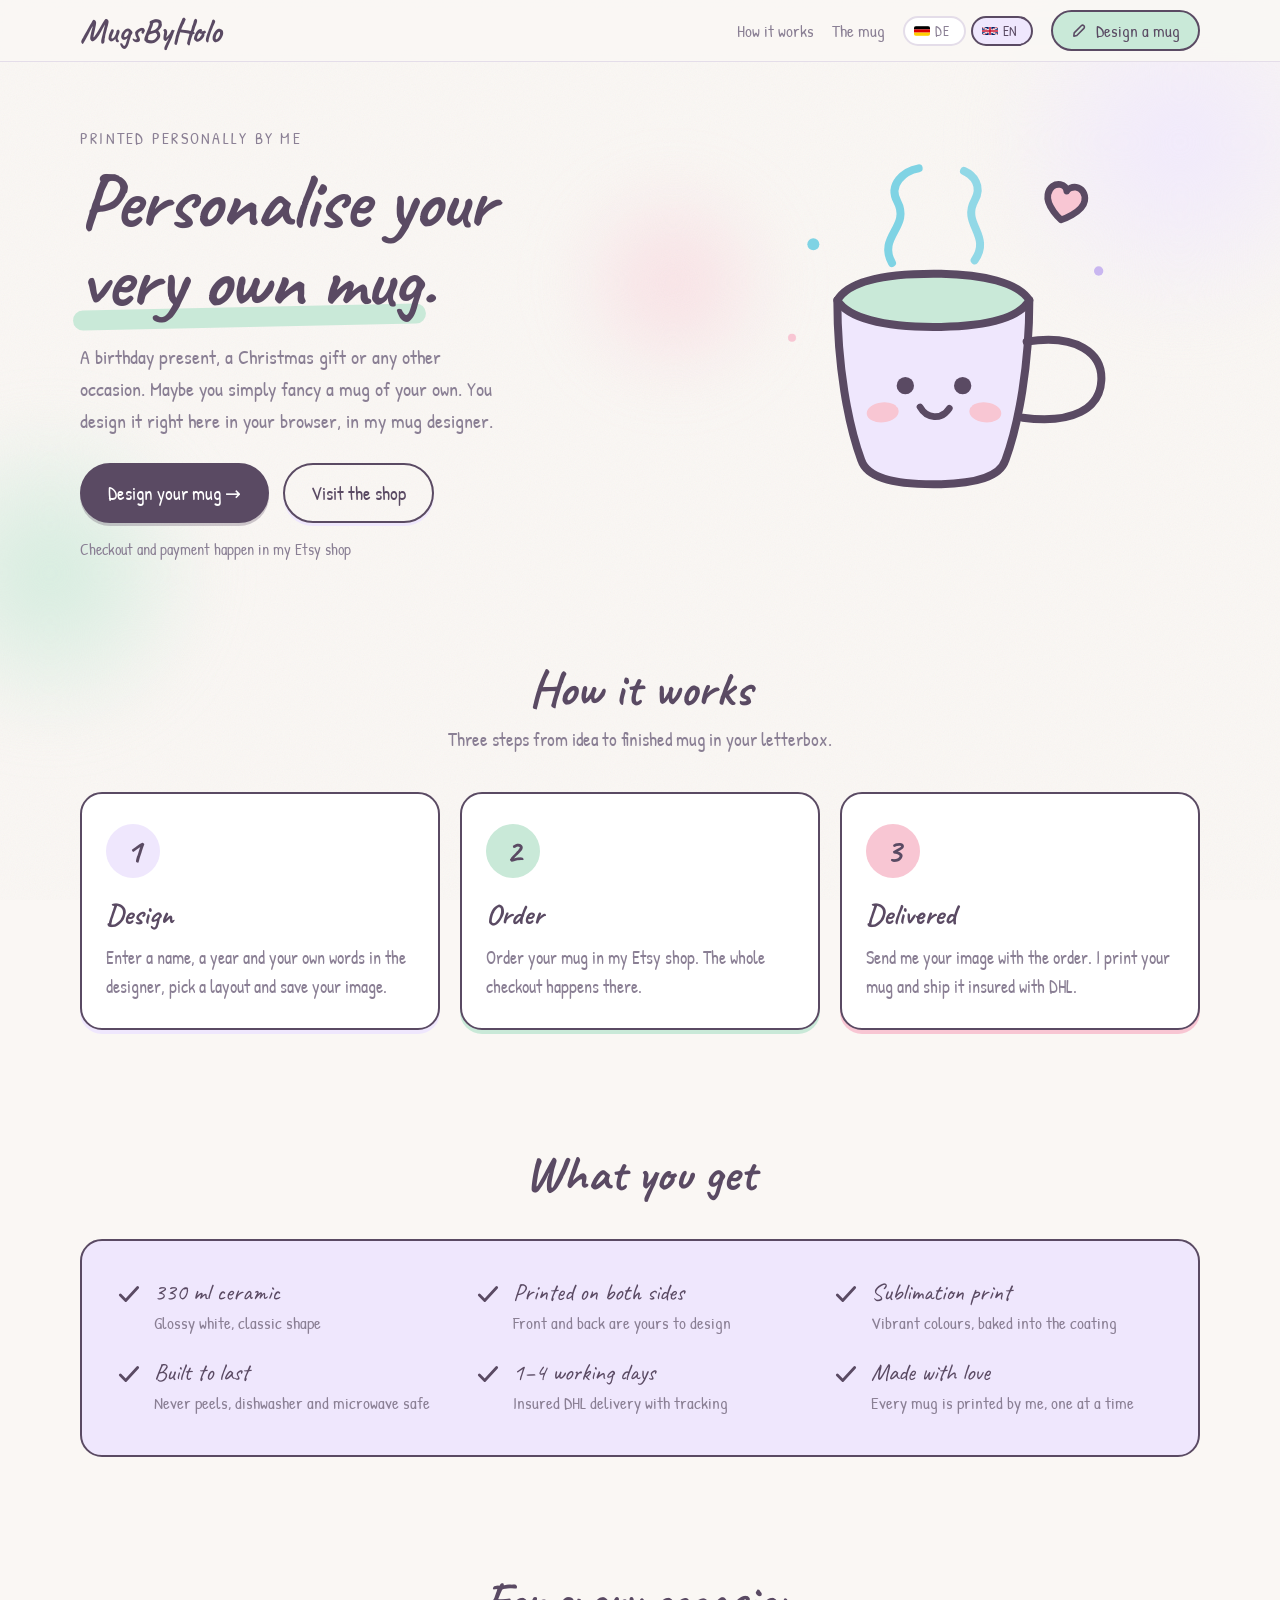
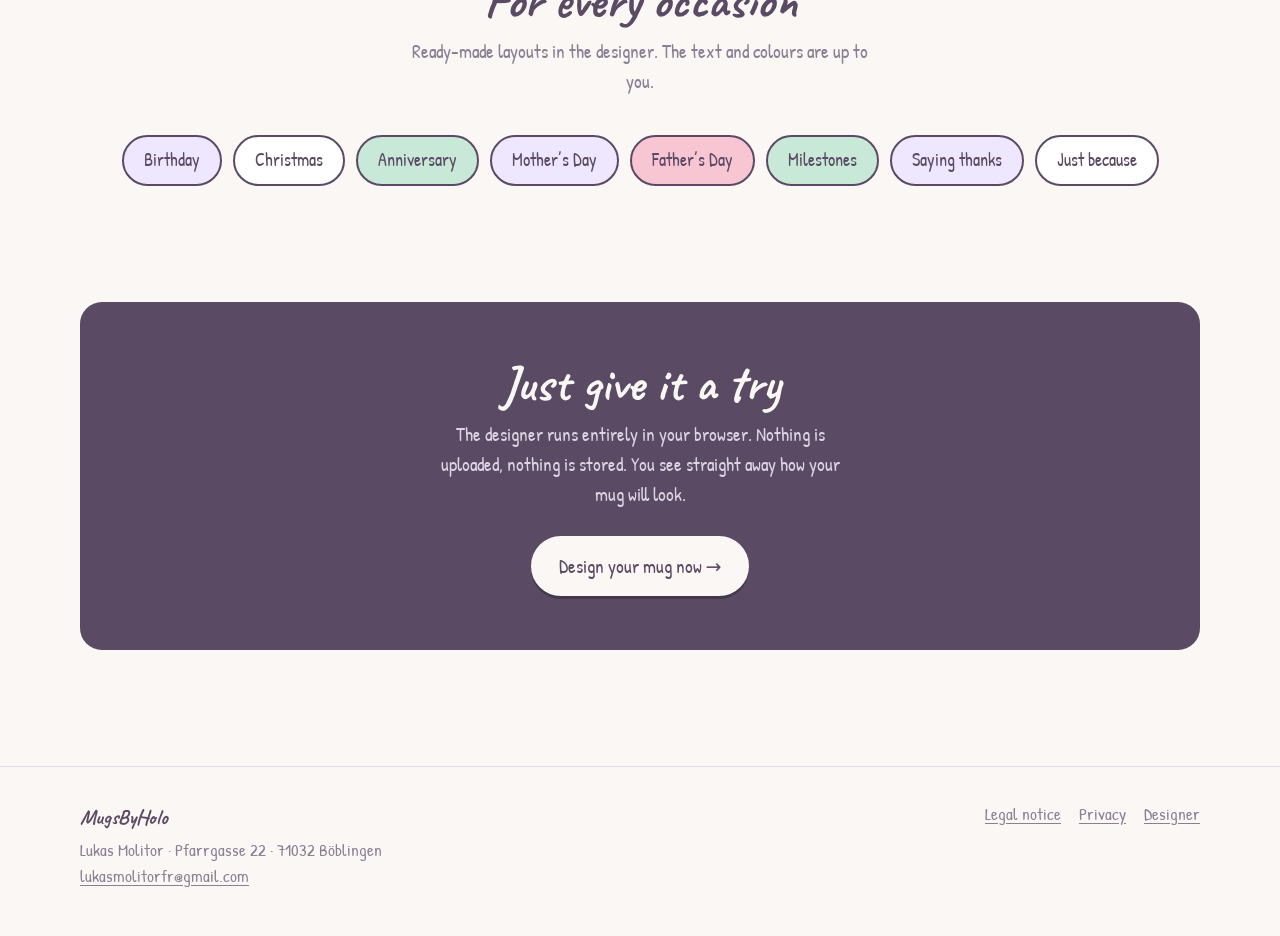
==== commit 282e146d: "fix(startseite): harte Kante am Farbfleck, schlichterer Kopf, Text entstaubt Der gruene Streifen lin" ====
--- a/index.html
+++ b/index.html
@@ -4,14 +4,14 @@
 <meta charset="UTF-8">
 <meta name="viewport" content="width=device-width, initial-scale=1.0, viewport-fit=cover">
 <title>MugsByHolo · Personalisierte Tassen, von mir persönlich gedruckt</title>
-<meta name="description" content="Personalisiere deine eigene Tasse direkt im Browser – 330 ml Keramik, beidseitig im Sublimationsdruck, von mir persönlich gedruckt und versichert per DHL verschickt.">
+<meta name="description" content="Personalisiere deine eigene Tasse direkt im Browser. 330 ml Keramik, beidseitig im Sublimationsdruck, von mir persönlich gedruckt und versichert per DHL verschickt.">
 <link rel="icon" href="assets/favicon.png" type="image/png">
 <link rel="apple-touch-icon" href="assets/favicon.png">
 <meta name="theme-color" content="#FAF7F4">
 
 <meta property="og:type" content="website">
 <meta property="og:title" content="MugsByHolo · Personalisierte Tassen">
-<meta property="og:description" content="personalised mugs, made with love – gestalte deine Tasse direkt im Browser.">
+<meta property="og:description" content="Gestalte deine eigene Tasse direkt im Browser. Von mir persönlich gedruckt.">
 <meta property="og:image" content="https://mugsbyholo.de/assets/banner.png">
 <meta property="og:url" content="https://mugsbyholo.de/">
 <meta property="og:locale" content="de_DE">
@@ -91,9 +91,8 @@
     display:flex;align-items:center;justify-content:space-between;gap:14px;
     padding:10px 0;
   }
-  .marke{display:flex;align-items:center;gap:10px;text-decoration:none;flex:none}
-  .marke svg{width:36px;height:35px;flex:none}
-  .marke span{font-family:var(--hand);font-size:26px;font-weight:700;line-height:1}
+  .marke{display:flex;align-items:center;text-decoration:none;flex:none}
+  .marke span{font-family:var(--hand);font-size:34px;font-weight:700;line-height:1}
   nav.haupt{display:flex;align-items:center;gap:18px;font-size:17px}
   nav.haupt a.link{text-decoration:none;color:var(--ink-weich);transition:color .18s}
   nav.haupt a.link:hover{color:var(--ink)}
@@ -139,16 +138,30 @@
   .knopf-kopf svg{width:17px;height:17px;flex:none}
   .knopf-kopf:hover{background:var(--ink);color:var(--paper)}
 
+  /* Ohne Tassen-Icon traegt der Schriftzug die Marke allein, also darf er
+     auf schmalen Schirmen nicht mehr verschwinden. Stattdessen weicht der
+     CTA auf sein kurzes Wort aus. */
+  .knopf-kopf .kurz{display:none}
   @media(max-width:560px){
-    .marke span{display:none}
+    .marke span{font-size:25px}
     .flagge svg{display:none}
-    .flagge{padding:7px 10px}
-    .knopf-kopf{font-size:16px;padding:9px 14px;gap:6px}
+    .flagge{padding:7px 9px;font-size:13px}
+    .knopf-kopf{font-size:16px;padding:9px 13px;gap:0}
+    .knopf-kopf svg{display:none}
+    .knopf-kopf .lang{display:none}
+    .knopf-kopf .kurz{display:inline}
     nav.haupt{gap:10px}
   }
+  @media(max-width:380px){
+    .marke span{font-size:21px}
+    .knopf-kopf{font-size:15px;padding:8px 11px}
+  }
 
   /* ---------- Held ---------- */
-  .held{position:relative;padding:64px 0 40px;overflow:hidden}
+  /* Kein overflow:hidden: das schnitt die Farbflecken mitten im noch deckenden
+     Bereich ab, in 16:9 als harte Kante sichtbar. Das Ausufern faengt
+     body{overflow-x:hidden} ab. */
+  .held{position:relative;padding:64px 0 40px}
   .held-grid{
     display:grid;grid-template-columns:1.05fr .95fr;gap:40px;align-items:center;
   }
@@ -158,11 +171,16 @@
     .held-cta{justify-content:center}
   }
 
-  /* Pastellflecken im Hintergrund */
-  .fleck{position:absolute;border-radius:50%;filter:blur(46px);opacity:.55;z-index:0;pointer-events:none}
-  .fleck.a{width:340px;height:340px;background:var(--lav);top:-90px;right:-70px}
-  .fleck.b{width:260px;height:260px;background:var(--mint);bottom:-110px;left:-90px}
-  .fleck.c{width:190px;height:190px;background:var(--blush);top:120px;left:44%;opacity:.35}
+  /* Pastellflecken im Hintergrund.
+     Radialverlauf statt Vollton, damit sie von sich aus nach aussen auslaufen
+     und an keiner Kante hart abreissen. */
+  .fleck{position:absolute;border-radius:50%;filter:blur(30px);z-index:0;pointer-events:none}
+  .fleck.a{width:380px;height:380px;top:-110px;right:-90px;
+    background:radial-gradient(circle closest-side, rgba(239,231,253,.9), rgba(239,231,253,0))}
+  .fleck.b{width:320px;height:320px;bottom:-130px;left:-110px;
+    background:radial-gradient(circle closest-side, rgba(201,233,216,.8), rgba(201,233,216,0))}
+  .fleck.c{width:220px;height:220px;top:110px;left:44%;
+    background:radial-gradient(circle closest-side, rgba(248,198,211,.5), rgba(248,198,211,0))}
 
   .held-text{position:relative;z-index:1}
   .augenbraue{
@@ -172,17 +190,13 @@
   h1{
     font-family:var(--hand);font-weight:700;
     font-size:clamp(44px,7.2vw,78px);line-height:1.02;letter-spacing:-.01em;
-    margin-bottom:8px;
+    margin-bottom:20px;
   }
   h1 .betont{position:relative;white-space:nowrap}
   /* handgemalter Unterstrich */
   h1 .betont::after{
     content:'';position:absolute;left:-2%;right:-2%;bottom:.02em;height:.26em;z-index:-1;
     background:var(--mint);border-radius:999px;transform:rotate(-1.2deg);
-  }
-  .tagline{
-    font-family:var(--hand);font-size:clamp(23px,3vw,29px);color:var(--cyan);
-    margin-bottom:16px;
   }
   .held-text p.lauf{font-size:20px;color:var(--ink-weich);max-width:46ch;margin-bottom:26px}
   @media(max-width:860px){ .held-text p.lauf{margin-inline:auto} }
@@ -287,17 +301,6 @@
 <header class="top">
   <div class="wrap top-inner">
     <a class="marke" href="/" aria-label="MugsByHolo">
-      <svg viewBox="0 0 300 290" aria-hidden="true" focusable="false">
-        <g fill="none" stroke="#5a4a63" stroke-width="10" stroke-linecap="round" stroke-linejoin="round">
-          <path d="M 70,112 C 70,160 78,205 88,232 C 92,244 108,250 142,250 C 176,250 192,244 196,232 C 206,205 214,160 214,112 C 206,126 180,132 142,132 C 104,132 78,125 70,112 Z" fill="#efe7fd" stroke="none"/>
-          <path d="M 70,112 C 78,98 104,92 142,92 C 180,92 206,99 214,112 C 206,126 180,132 142,132 C 104,132 78,125 70,112 Z" fill="#c9e9d8"/>
-          <path d="M 212,143 C 250,137 269,152 268,172 C 267,193 247,205 209,200"/>
-          <path d="M 70,112 C 70,161 78,205 88,232 C 92,244 109,250 142,250 C 175,250 192,244 196,232 C 206,205 214,160 214,112"/>
-          <circle cx="121" cy="176" r="8" fill="#5a4a63" stroke="none"/>
-          <circle cx="164" cy="176" r="8" fill="#5a4a63" stroke="none"/>
-          <path d="M 132,192 C 137,201 148,202 154,193" stroke-width="8"/>
-        </g>
-      </svg>
       <span>MugsByHolo</span>
     </a>
     <nav class="haupt" aria-label="Hauptnavigation">
@@ -328,7 +331,8 @@
         <svg viewBox="0 0 24 24" fill="none" stroke="currentColor" stroke-width="2.2" stroke-linecap="round" stroke-linejoin="round" aria-hidden="true">
           <path d="M4 20l4.2-1 10-10a2.6 2.6 0 0 0-3.7-3.7l-10 10L4 20z"/>
         </svg>
-        <span data-i18n="nav_cta">Tasse gestalten</span>
+        <span class="lang" data-i18n="nav_cta">Tasse gestalten</span>
+        <span class="kurz" data-i18n="nav_cta_kurz">Gestalten</span>
       </a>
     </nav>
   </div>
@@ -344,11 +348,10 @@
       <div class="held-text">
         <p class="augenbraue rein d1" data-i18n="held_augenbraue">Von mir persönlich gedruckt</p>
         <h1 class="rein d2" data-i18n-html="held_h1">Personalisiere deine<br><span class="betont">eigene Tasse</span>.</h1>
-        <p class="tagline rein d2" data-i18n="held_tagline">personalised mugs, made with love</p>
         <p class="lauf rein d3" data-i18n="held_text">
-          Ob Geburtstagsgeschenk, Weihnachtsgeschenk, ein anderer Anlass – oder einfach,
-          weil du Lust auf deine eigene Tasse hast. Gestalten kannst du sie direkt hier
-          im Browser, in meinem Tassen-Designer.
+          Ob Geburtstagsgeschenk, Weihnachtsgeschenk oder ein anderer Anlass.
+          Vielleicht hast du auch einfach Lust auf deine eigene Tasse. Gestalten
+          kannst du sie direkt hier im Browser, in meinem Tassen-Designer.
         </p>
         <div class="held-cta rein d4">
           <a class="knopf" href="designer/" data-i18n="held_cta">Tasse gestalten →</a>
@@ -405,7 +408,7 @@
         <div class="schritt">
           <div class="nummer" aria-hidden="true">2</div>
           <h3 data-i18n="sog2_titel">Bestellen</h3>
-          <p data-i18n="sog2_text">Bestell deine Tasse in meinem Etsy-Shop – dort läuft die ganze Kaufabwicklung.</p>
+          <p data-i18n="sog2_text">Bestell deine Tasse in meinem Etsy-Shop. Dort läuft die ganze Kaufabwicklung.</p>
         </div>
         <div class="schritt">
           <div class="nummer" aria-hidden="true">3</div>
@@ -458,7 +461,7 @@
     <div class="wrap">
       <div class="block-kopf">
         <h2 data-i18n="anl_titel">Für jeden Anlass</h2>
-        <p data-i18n="anl_text">Fertige Layouts im Designer – Text und Farben passt du frei an.</p>
+        <p data-i18n="anl_text">Fertige Layouts im Designer. Text und Farben passt du frei an.</p>
       </div>
       <div class="chips">
         <span class="chip" data-i18n="chip1">Geburtstag</span>
@@ -478,7 +481,7 @@
     <div class="wrap">
       <div class="schluss">
         <h2 data-i18n="schluss_titel">Probier’s einfach aus</h2>
-        <p data-i18n="schluss_text">Der Designer läuft komplett in deinem Browser. Nichts wird hochgeladen, nichts gespeichert – du siehst sofort, wie deine Tasse aussieht.</p>
+        <p data-i18n="schluss_text">Der Designer läuft komplett in deinem Browser. Nichts wird hochgeladen, nichts gespeichert. Du siehst sofort, wie deine Tasse aussieht.</p>
         <a class="knopf" href="designer/" data-i18n="schluss_cta">Jetzt Tasse gestalten →</a>
       </div>
     </div>
@@ -507,16 +510,16 @@
   const TEXTE = {
     de:{
       seite_titel:'MugsByHolo · Personalisierte Tassen, von mir persönlich gedruckt',
-      seite_beschreibung:'Personalisiere deine eigene Tasse direkt im Browser – 330 ml Keramik, beidseitig im Sublimationsdruck, von mir persönlich gedruckt und versichert per DHL verschickt.',
+      seite_beschreibung:'Personalisiere deine eigene Tasse direkt im Browser. 330 ml Keramik, beidseitig im Sublimationsdruck, von mir persönlich gedruckt und versichert per DHL verschickt.',
 
       nav_sogehts:'So geht’s',
       nav_tasse:'Die Tasse',
       nav_cta:'Tasse gestalten',
+      nav_cta_kurz:'Gestalten',
 
       held_augenbraue:'Von mir persönlich gedruckt',
       held_h1:'Personalisiere deine<br><span class="betont">eigene Tasse</span>.',
-      held_tagline:'personalised mugs, made with love',
-      held_text:'Ob Geburtstagsgeschenk, Weihnachtsgeschenk, ein anderer Anlass – oder einfach, weil du Lust auf deine eigene Tasse hast. Gestalten kannst du sie direkt hier im Browser, in meinem Tassen-Designer.',
+      held_text:'Ob Geburtstagsgeschenk, Weihnachtsgeschenk oder ein anderer Anlass. Vielleicht hast du auch einfach Lust auf deine eigene Tasse. Gestalten kannst du sie direkt hier im Browser, in meinem Tassen-Designer.',
       held_cta:'Tasse gestalten →',
       held_shop:'Zum Shop',
       held_notiz:'Kauf und Bezahlung laufen über meinen Etsy-Shop',
@@ -527,7 +530,7 @@
       sog1_titel:'Gestalten',
       sog1_text:'Trag Name, Jahrgang und deinen Text im Designer ein, wähl ein Layout und speichere dein Bild.',
       sog2_titel:'Bestellen',
-      sog2_text:'Bestell deine Tasse in meinem Etsy-Shop – dort läuft die ganze Kaufabwicklung.',
+      sog2_text:'Bestell deine Tasse in meinem Etsy-Shop. Dort läuft die ganze Kaufabwicklung.',
       sog3_titel:'Zuschicken',
       sog3_text:'Schick mir dein Bild zur Bestellung. Ich drucke deine Tasse und verschicke sie versichert per DHL.',
 
@@ -540,12 +543,12 @@
       det6_titel:'Mit Liebe gemacht',   det6_text:'Jede Tasse drucke ich einzeln, von Hand',
 
       anl_titel:'Für jeden Anlass',
-      anl_text:'Fertige Layouts im Designer – Text und Farben passt du frei an.',
+      anl_text:'Fertige Layouts im Designer. Text und Farben passt du frei an.',
       chip1:'Geburtstag', chip2:'Weihnachten', chip3:'Jubiläum',    chip4:'Muttertag',
       chip5:'Vatertag',   chip6:'Meilensteine', chip7:'Danke sagen', chip8:'Einfach so',
 
       schluss_titel:'Probier’s einfach aus',
-      schluss_text:'Der Designer läuft komplett in deinem Browser. Nichts wird hochgeladen, nichts gespeichert – du siehst sofort, wie deine Tasse aussieht.',
+      schluss_text:'Der Designer läuft komplett in deinem Browser. Nichts wird hochgeladen, nichts gespeichert. Du siehst sofort, wie deine Tasse aussieht.',
       schluss_cta:'Jetzt Tasse gestalten →',
 
       fuss_impressum:'Impressum',
@@ -554,16 +557,16 @@
     },
     en:{
       seite_titel:'MugsByHolo · Personalised mugs, printed by me',
-      seite_beschreibung:'Personalise your very own mug right in your browser – 330 ml ceramic, printed on both sides by sublimation, made by me and shipped insured with DHL.',
+      seite_beschreibung:'Personalise your very own mug right in your browser. 330 ml ceramic, printed on both sides by sublimation, made by me and shipped insured with DHL.',
 
       nav_sogehts:'How it works',
       nav_tasse:'The mug',
       nav_cta:'Design a mug',
+      nav_cta_kurz:'Design',
 
       held_augenbraue:'Printed personally by me',
       held_h1:'Personalise your<br><span class="betont">very own mug</span>.',
-      held_tagline:'personalised mugs, made with love',
-      held_text:'A birthday present, a Christmas gift, any other occasion – or simply because you fancy a mug of your own. You design it right here in your browser, in my mug designer.',
+      held_text:'A birthday present, a Christmas gift or any other occasion. Maybe you simply fancy a mug of your own. You design it right here in your browser, in my mug designer.',
       held_cta:'Design your mug →',
       held_shop:'Visit the shop',
       held_notiz:'Checkout and payment happen in my Etsy shop',
@@ -574,7 +577,7 @@
       sog1_titel:'Design',
       sog1_text:'Enter a name, a year and your own words in the designer, pick a layout and save your image.',
       sog2_titel:'Order',
-      sog2_text:'Order your mug in my Etsy shop – the whole checkout happens there.',
+      sog2_text:'Order your mug in my Etsy shop. The whole checkout happens there.',
       sog3_titel:'Delivered',
       sog3_text:'Send me your image with the order. I print your mug and ship it insured with DHL.',
 
@@ -582,17 +585,17 @@
       det1_titel:'330 ml ceramic',       det1_text:'Glossy white, classic shape',
       det2_titel:'Printed on both sides',det2_text:'Front and back are yours to design',
       det3_titel:'Sublimation print',    det3_text:'Vibrant colours, baked into the coating',
-      det4_titel:'Built to last',        det4_text:'Never peels – dishwasher and microwave safe',
+      det4_titel:'Built to last',        det4_text:'Never peels, dishwasher and microwave safe',
       det5_titel:'1–4 working days',     det5_text:'Insured DHL delivery with tracking',
       det6_titel:'Made with love',       det6_text:'Every mug is printed by me, one at a time',
 
       anl_titel:'For every occasion',
-      anl_text:'Ready-made layouts in the designer – the text and colours are up to you.',
+      anl_text:'Ready-made layouts in the designer. The text and colours are up to you.',
       chip1:'Birthday',      chip2:'Christmas',  chip3:'Anniversary', chip4:'Mother’s Day',
       chip5:'Father’s Day',  chip6:'Milestones', chip7:'Saying thanks', chip8:'Just because',
 
       schluss_titel:'Just give it a try',
-      schluss_text:'The designer runs entirely in your browser. Nothing is uploaded, nothing is stored – you see straight away how your mug will look.',
+      schluss_text:'The designer runs entirely in your browser. Nothing is uploaded, nothing is stored. You see straight away how your mug will look.',
       schluss_cta:'Design your mug now →',
 
       fuss_impressum:'Legal notice',
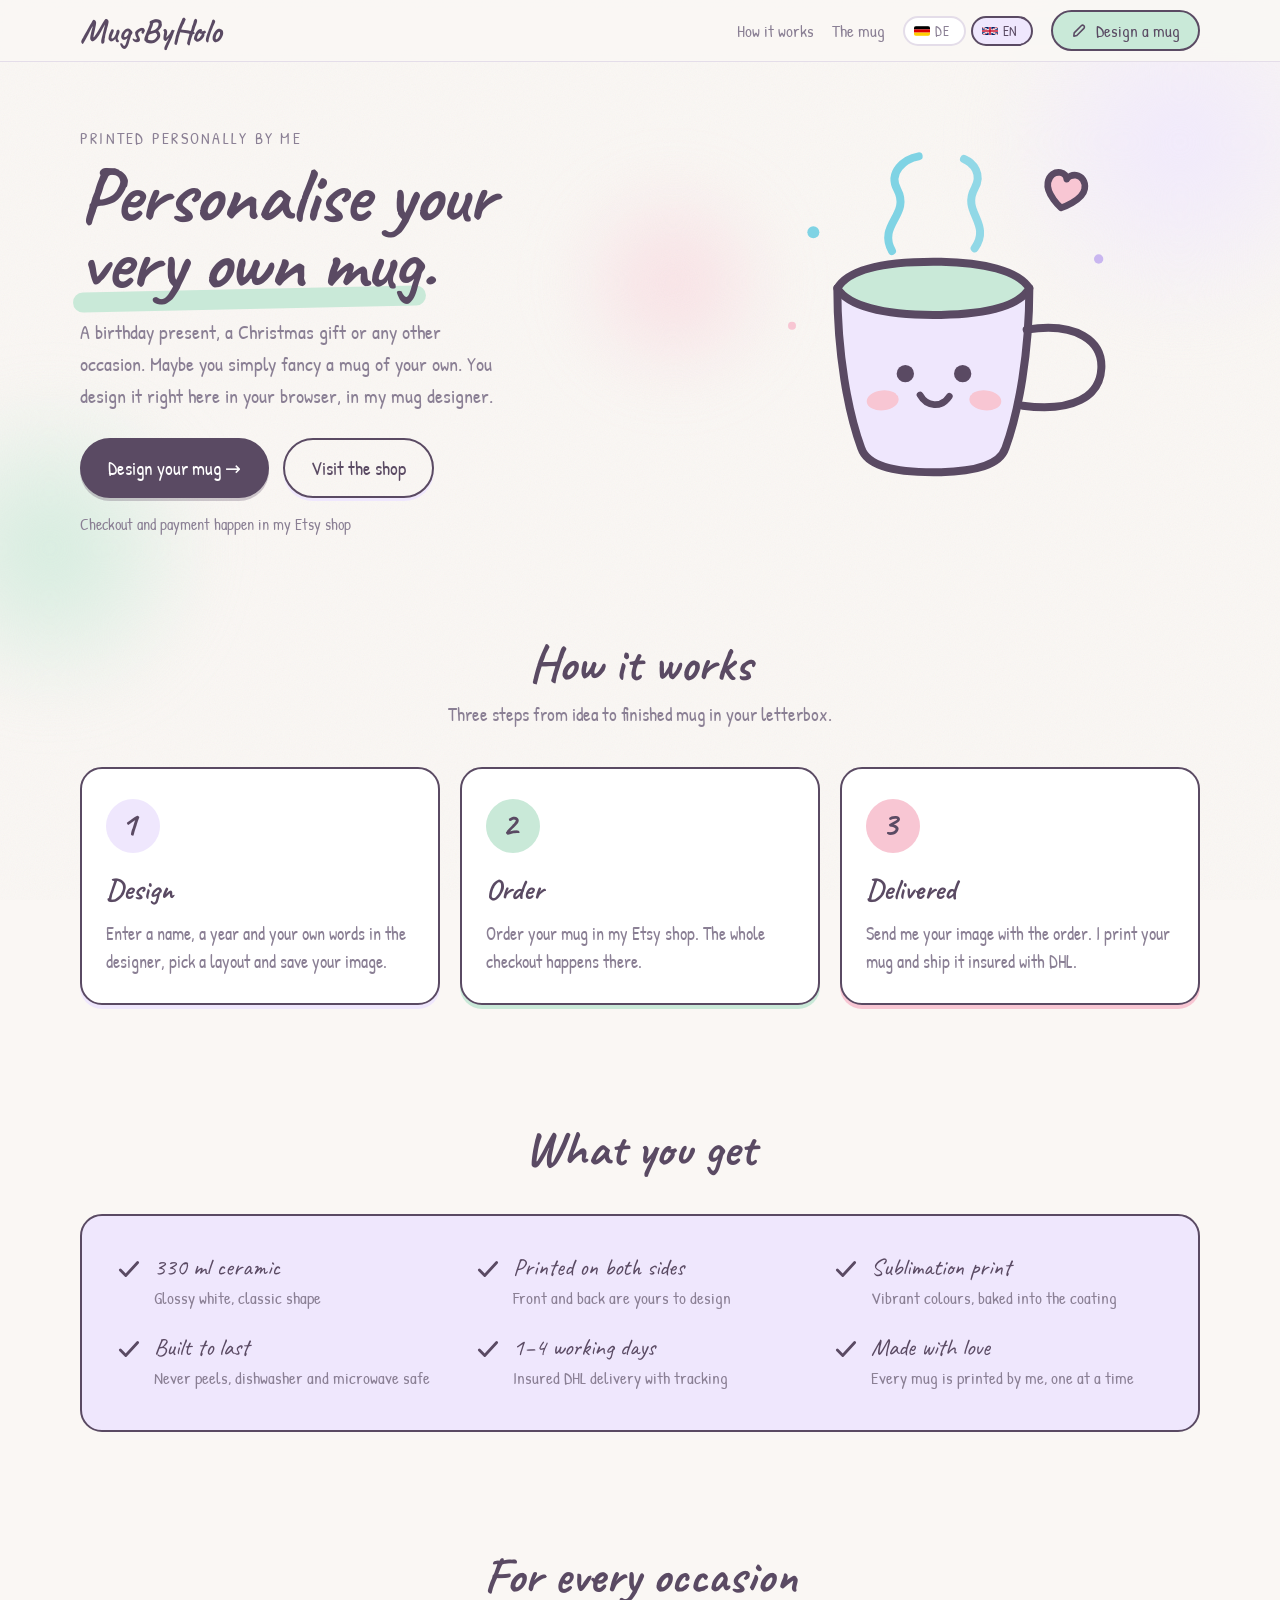
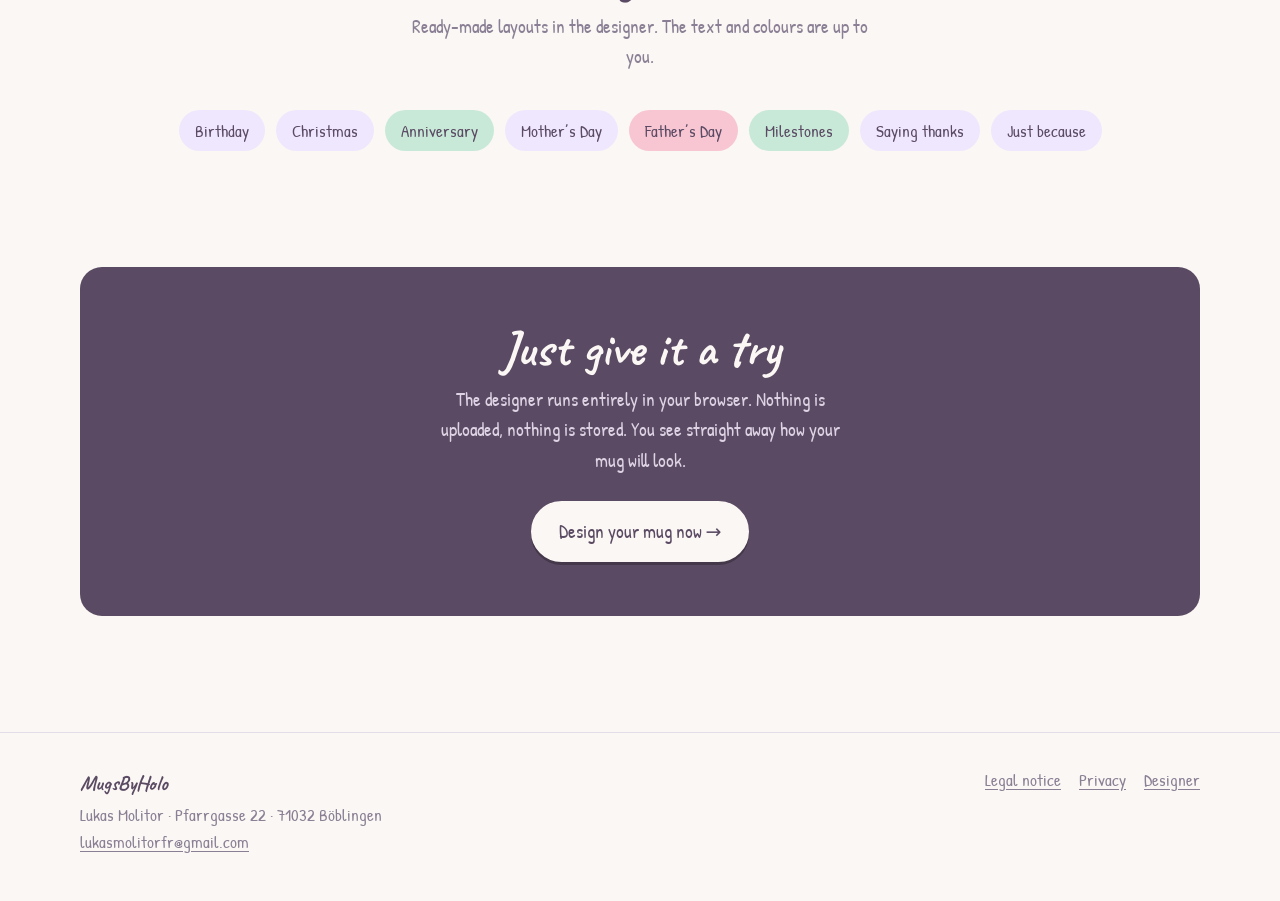
==== commit 4dd91190: "fix: Etsy-Links auf das Listing, Feinschliff an der Startseite Alle drei Etsy-Verweise (Held, Design" ====
--- a/index.html
+++ b/index.html
@@ -189,7 +189,9 @@
   }
   h1{
     font-family:var(--hand);font-weight:700;
-    font-size:clamp(44px,7.2vw,78px);line-height:1.02;letter-spacing:-.01em;
+    /* Caveat bringt viel Luft mit (Ascender 33 + Descender 10 auf 34px Schrift),
+       darum sitzt die zweite Zeile schon bei 1.0 optisch zu weit weg. */
+    font-size:clamp(44px,7.2vw,78px);line-height:.86;letter-spacing:-.01em;
     margin-bottom:20px;
   }
   h1 .betont{position:relative;white-space:nowrap}
@@ -246,6 +248,12 @@
     width:54px;height:54px;display:grid;place-items:center;border-radius:50%;
     background:var(--lav);margin-bottom:14px;
   }
+  /* place-items zentriert die Zeilenbox, nicht die Ziffer. Caveat sitzt darin
+     2px zu tief, und weil die Schrift schraeg laeuft, ragt die Tinte ueber die
+     Vorschubbreite hinaus nach rechts. Beides gemessen und hier ausgeglichen. */
+  .nummer span{display:block;transform:translate(var(--x,-.113em),-.059em)}
+  .schritt:nth-child(1) .nummer{--x:-.128em}
+  .schritt:nth-child(2) .nummer{--x:-.099em}
   .schritt:nth-child(2) .nummer{background:var(--mint)}
   .schritt:nth-child(3) .nummer{background:var(--blush)}
   .schritt h3{font-family:var(--hand);font-size:29px;font-weight:700;margin-bottom:6px}
@@ -266,9 +274,13 @@
 
   /* Anlässe */
   .chips{display:flex;flex-wrap:wrap;gap:11px;justify-content:center}
+  /* Das sind Stichworte, keine Schalter. Mit Ink-Rand und weisser Fuellung
+     sahen sie aus wie der Knopf im Held und luden zum Klicken ein. Ohne Rand,
+     ohne Schatten und in Pastell lesen sie sich als Etiketten. */
   .chip{
-    background:var(--karte);border:2px solid var(--ink);border-radius:999px;
-    padding:9px 20px;font-size:18px;
+    background:var(--lav);border:0;border-radius:999px;
+    padding:7px 16px;font-size:17px;color:var(--ink);
+    cursor:default;user-select:none;
   }
   .chip:nth-child(3n){background:var(--mint)}
   .chip:nth-child(3n+1){background:var(--lav)}
@@ -355,8 +367,8 @@
         </p>
         <div class="held-cta rein d4">
           <a class="knopf" href="designer/" data-i18n="held_cta">Tasse gestalten →</a>
-          <!-- ETSY-LINK: hier die echte Shop-Adresse eintragen -->
-          <a class="knopf zweit" id="etsy-link" href="https://www.etsy.com/de/shop/MugsByHolo" data-i18n="held_shop">Zum Shop</a>
+          <!-- ETSY-LINK: fuehrt direkt auf das Listing, nicht auf die Shop-Uebersicht -->
+          <a class="knopf zweit" id="etsy-link" href="https://www.etsy.com/de/listing/4548291128/personalisierte-geburtstagstasse-mit" data-i18n="held_shop">Zum Shop</a>
         </div>
         <p class="cta-notiz rein d5" data-i18n="held_notiz">Kauf und Bezahlung laufen über meinen Etsy-Shop</p>
       </div>
@@ -401,17 +413,17 @@
       </div>
       <div class="schritte">
         <div class="schritt">
-          <div class="nummer" aria-hidden="true">1</div>
+          <div class="nummer" aria-hidden="true"><span>1</span></div>
           <h3 data-i18n="sog1_titel">Gestalten</h3>
           <p data-i18n="sog1_text">Trag Name, Jahrgang und deinen Text im Designer ein, wähl ein Layout und speichere dein Bild.</p>
         </div>
         <div class="schritt">
-          <div class="nummer" aria-hidden="true">2</div>
+          <div class="nummer" aria-hidden="true"><span>2</span></div>
           <h3 data-i18n="sog2_titel">Bestellen</h3>
           <p data-i18n="sog2_text">Bestell deine Tasse in meinem Etsy-Shop. Dort läuft die ganze Kaufabwicklung.</p>
         </div>
         <div class="schritt">
-          <div class="nummer" aria-hidden="true">3</div>
+          <div class="nummer" aria-hidden="true"><span>3</span></div>
           <h3 data-i18n="sog3_titel">Zuschicken</h3>
           <p data-i18n="sog3_text">Schick mir dein Bild zur Bestellung. Ich drucke deine Tasse und verschicke sie versichert per DHL.</p>
         </div>
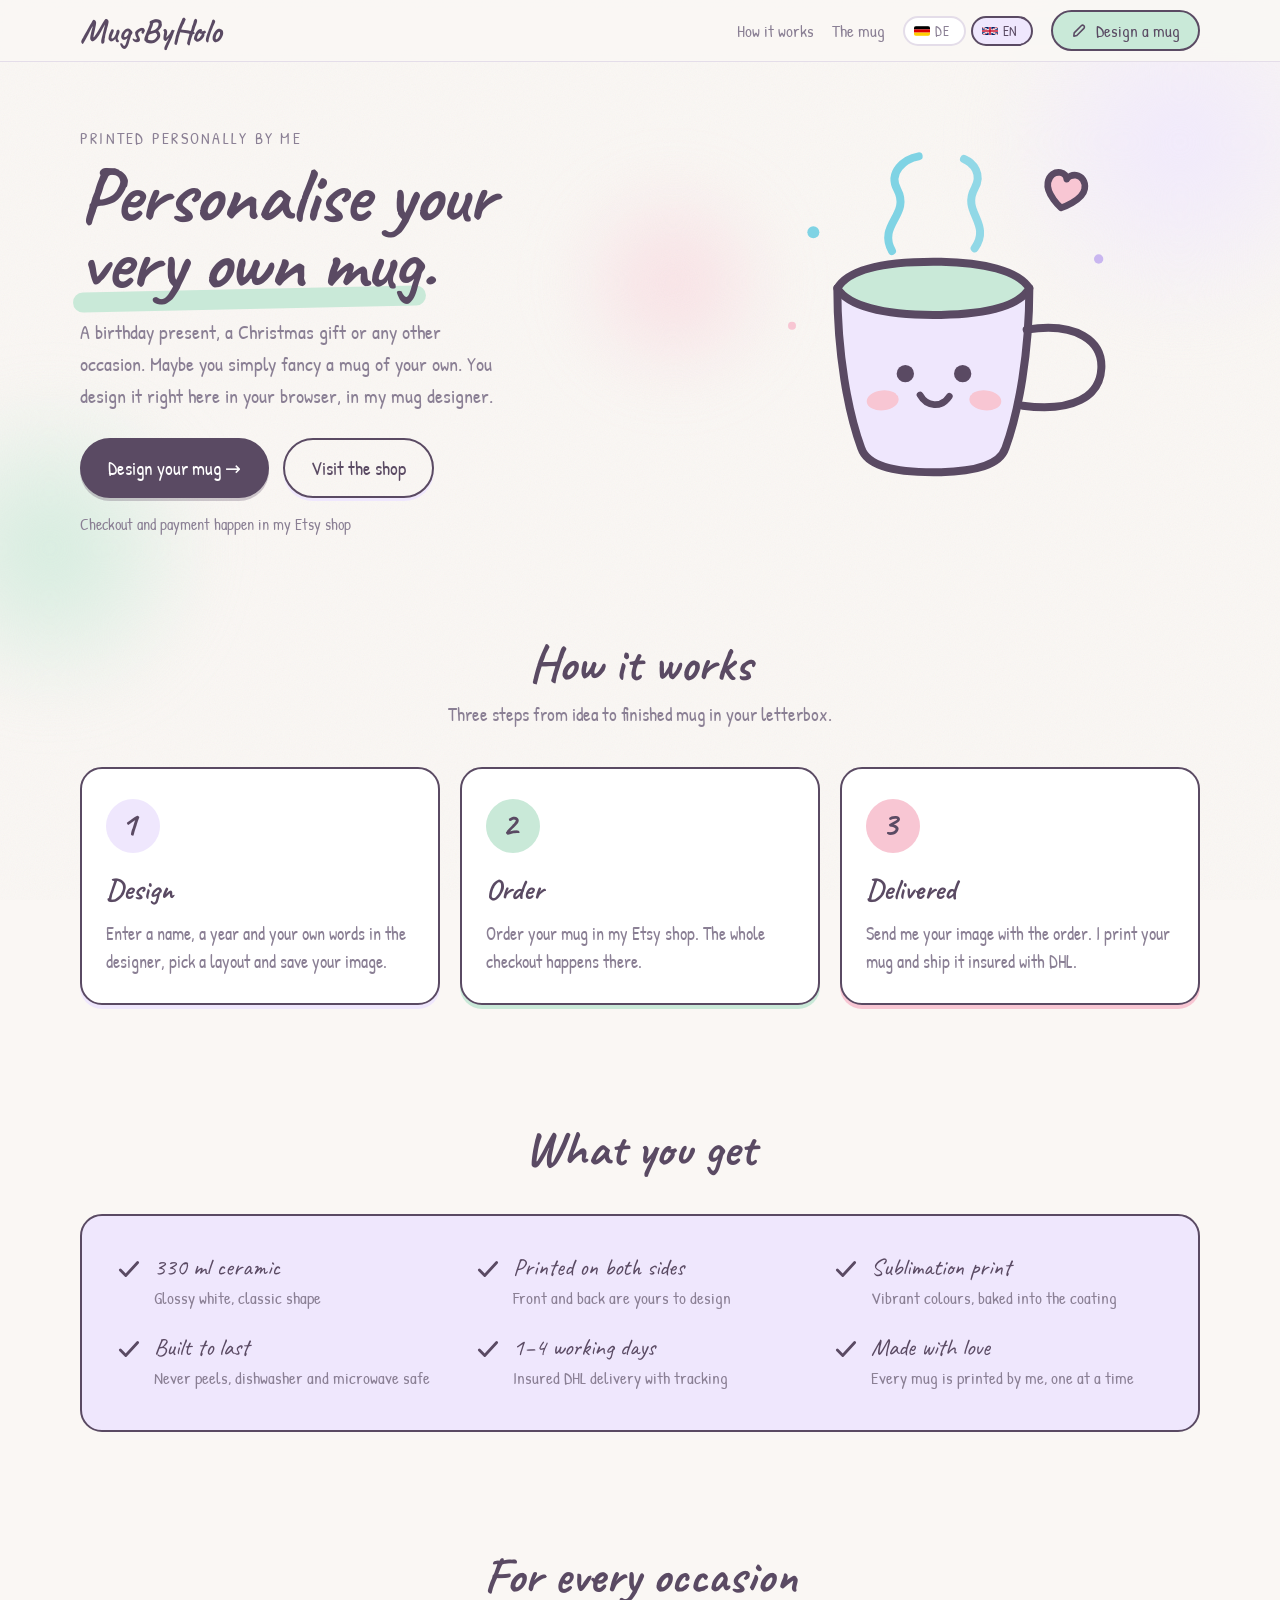
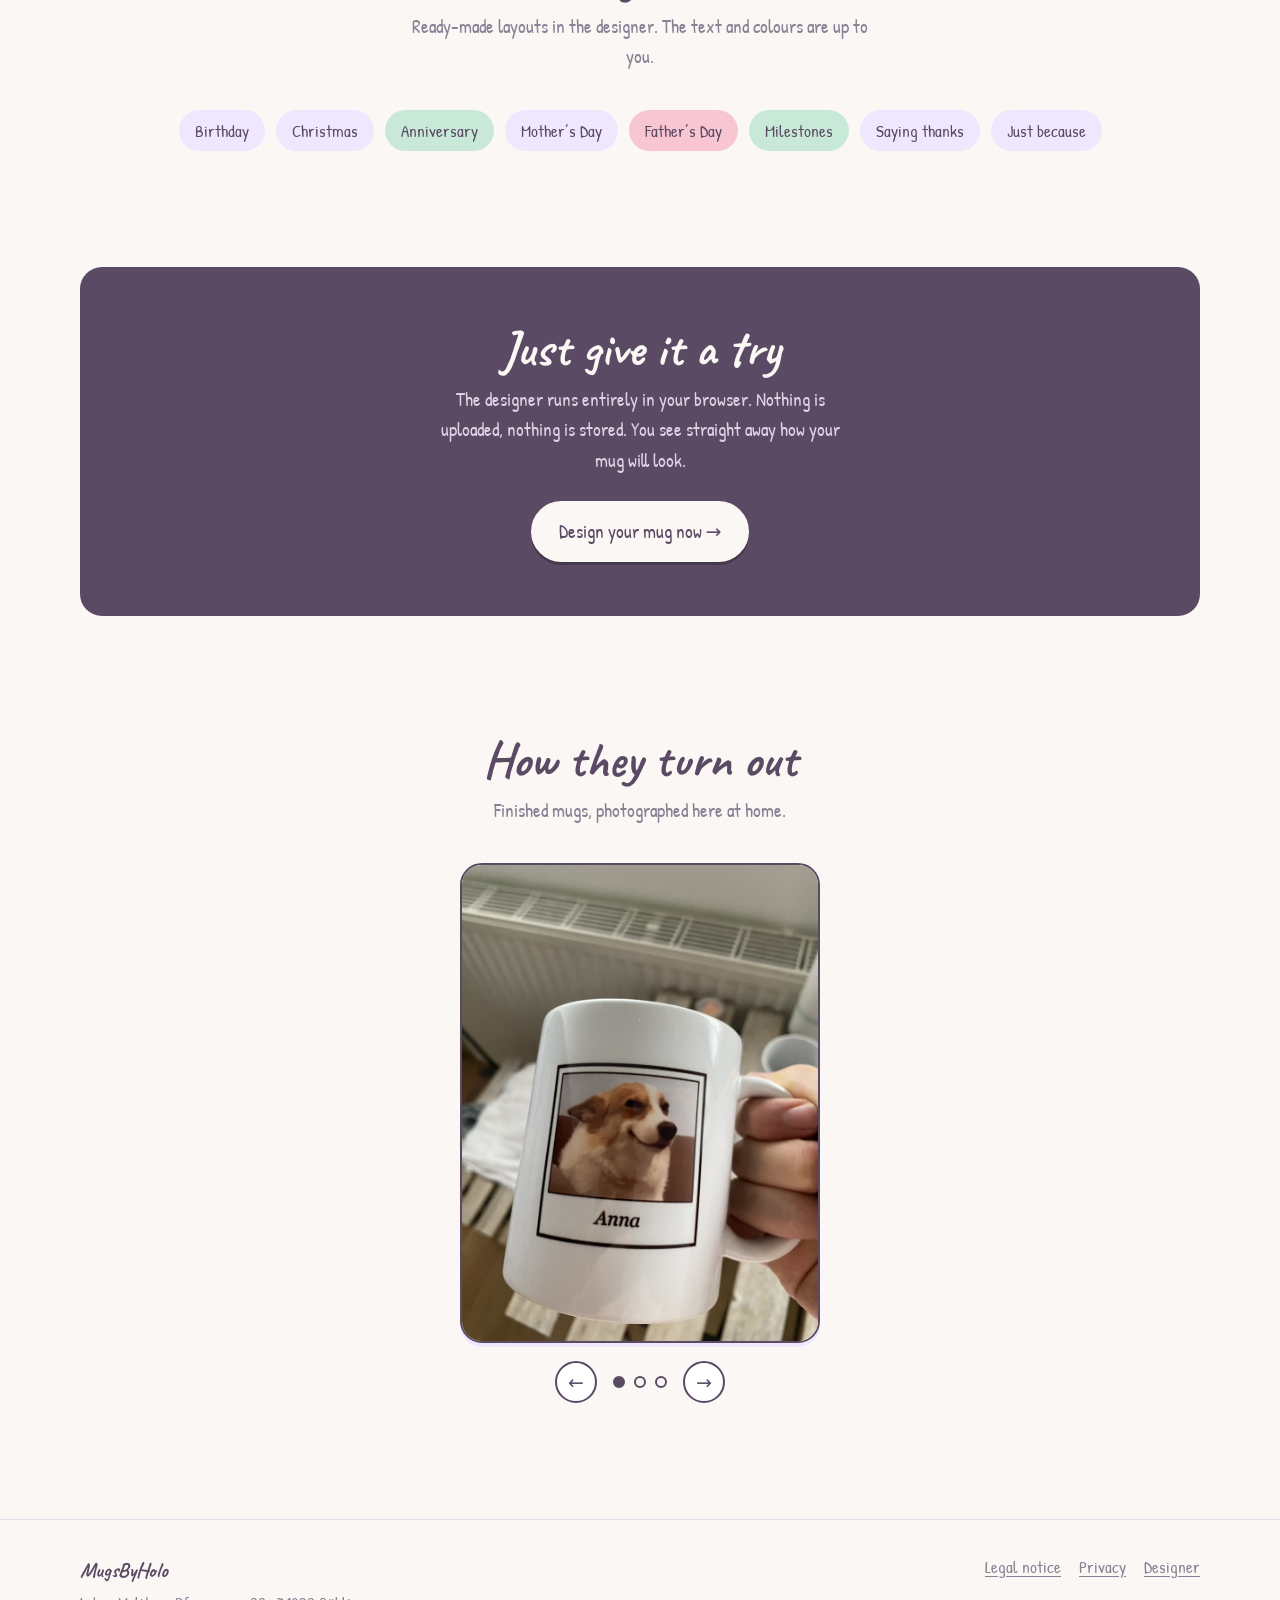
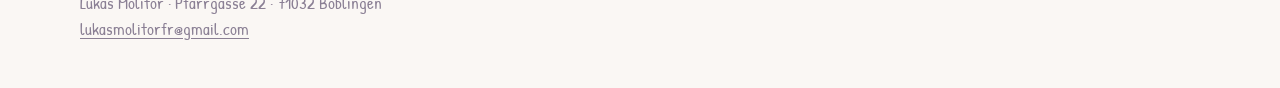
==== commit 11e688e1: "feat: Diashow auf der Startseite, kein-Design vorne, Freitext erweitert Designer -------- Die Vorder" ====
--- a/index.html
+++ b/index.html
@@ -285,6 +285,39 @@
   .chip:nth-child(3n){background:var(--mint)}
   .chip:nth-child(3n+1){background:var(--lav)}
   .chip:nth-child(5n){background:var(--blush)}
+
+  /* ---------- Diashow ----------
+     Feste 3:4-Buehne, damit beim Wechsel nichts springt. Die Fotos sind auf
+     dasselbe Verhaeltnis zugeschnitten, object-fit faengt den Rest ab. */
+  .galerie{display:flex;flex-direction:column;align-items:center;gap:18px}
+  .buehne{
+    position:relative;width:min(360px,86vw);aspect-ratio:3/4;
+    border:2px solid var(--ink);border-radius:var(--rand);
+    background:var(--karte);box-shadow:0 4px 0 var(--lav);
+    overflow:hidden;
+  }
+  .buehne img{
+    position:absolute;inset:0;width:100%;height:100%;object-fit:cover;
+    opacity:0;transition:opacity .6s ease;
+  }
+  .buehne img.an{opacity:1}
+  @media (prefers-reduced-motion:reduce){ .buehne img{transition:none} }
+
+  .gal-steuer{display:flex;align-items:center;gap:16px}
+  .gal-pfeil{
+    width:42px;height:42px;border-radius:50%;border:2px solid var(--ink);
+    background:var(--karte);color:var(--ink);cursor:pointer;
+    display:grid;place-items:center;font-family:var(--text);font-size:19px;line-height:1;
+    transition:background .18s ease, color .18s ease;
+  }
+  .gal-pfeil:hover{background:var(--ink);color:var(--paper)}
+  .gal-punkte{display:flex;gap:9px}
+  .gal-punkt{
+    width:12px;height:12px;padding:0;border-radius:50%;
+    border:2px solid var(--ink);background:transparent;cursor:pointer;
+    transition:background .18s ease;
+  }
+  .gal-punkt[aria-current="true"]{background:var(--ink)}
 
   /* Schluss-Aufruf */
   .schluss{
@@ -499,6 +532,33 @@
     </div>
   </section>
 
+  <!-- ================= DIASHOW ================= -->
+  <section class="block" id="galerie">
+    <div class="wrap">
+      <div class="block-kopf">
+        <h2 data-i18n="gal_titel">So sehen sie aus</h2>
+        <p data-i18n="gal_text">Fertig gedruckte Tassen, fotografiert bei mir zu Hause.</p>
+      </div>
+      <div class="galerie">
+        <div class="buehne" id="buehne">
+          <img class="an" src="assets/galerie/1-fototasse-hund.jpg" width="800" height="1067"
+               data-i18n-alt="gal1_alt" alt="Weiße Tasse mit dem Foto eines Corgis und dem Namen Anna darunter">
+          <img src="assets/galerie/2-tasse-holzbank.jpg" width="800" height="1067" loading="lazy"
+               data-i18n-alt="gal2_alt" alt="Weiße Tasse mit japanischem Holzschnitt, auf einer Holzbank im Tageslicht">
+          <img src="assets/galerie/3-tasse-holztisch.jpg" width="800" height="1067" loading="lazy"
+               data-i18n-alt="gal3_alt" alt="Weiße Tasse mit japanischem Holzschnitt auf einem Holztisch">
+        </div>
+        <div class="gal-steuer">
+          <button class="gal-pfeil" id="gal-zurueck" type="button"
+                  data-i18n-al="gal_zurueck" aria-label="Vorheriges Bild">←</button>
+          <div class="gal-punkte" id="gal-punkte"></div>
+          <button class="gal-pfeil" id="gal-vor" type="button"
+                  data-i18n-al="gal_vor" aria-label="Nächstes Bild">→</button>
+        </div>
+      </div>
+    </div>
+  </section>
+
 </main>
 
 <footer class="fuss">
@@ -563,6 +623,14 @@
       schluss_text:'Der Designer läuft komplett in deinem Browser. Nichts wird hochgeladen, nichts gespeichert. Du siehst sofort, wie deine Tasse aussieht.',
       schluss_cta:'Jetzt Tasse gestalten →',
 
+      gal_titel:'So sehen sie aus',
+      gal_text:'Fertig gedruckte Tassen, fotografiert bei mir zu Hause.',
+      gal_zurueck:'Vorheriges Bild',
+      gal_vor:'Nächstes Bild',
+      gal1_alt:'Weiße Tasse mit dem Foto eines Corgis und dem Namen Anna darunter',
+      gal2_alt:'Weiße Tasse mit japanischem Holzschnitt, auf einer Holzbank im Tageslicht',
+      gal3_alt:'Weiße Tasse mit japanischem Holzschnitt auf einem Holztisch',
+
       fuss_impressum:'Impressum',
       fuss_datenschutz:'Datenschutz',
       fuss_designer:'Designer'
@@ -610,6 +678,14 @@
       schluss_text:'The designer runs entirely in your browser. Nothing is uploaded, nothing is stored. You see straight away how your mug will look.',
       schluss_cta:'Design your mug now →',
 
+      gal_titel:'How they turn out',
+      gal_text:'Finished mugs, photographed here at home.',
+      gal_zurueck:'Previous image',
+      gal_vor:'Next image',
+      gal1_alt:'White mug with a photo of a corgi and the name Anna beneath it',
+      gal2_alt:'White mug with a Japanese woodblock print, on a wooden bench in daylight',
+      gal3_alt:'White mug with a Japanese woodblock print on a wooden table',
+
       fuss_impressum:'Legal notice',
       fuss_datenschutz:'Privacy',
       fuss_designer:'Designer'
@@ -620,11 +696,15 @@
   const T = k => (TEXTE[SPRACHE][k] ?? TEXTE.de[k] ?? k);
 
   /* ================= Sprachumschaltung ================= */
-  function setzeSprache(neu){
+  function setzeSprache(neu, gewaehlt){
     if (!TEXTE[neu]) neu = 'de';
     SPRACHE = neu;
-    /* gleicher Schlüssel wie im Designer – die Wahl trägt sich mit */
-    try{ localStorage.setItem('mbh-sprache', neu); }catch(e){}
+    /* Nur eine selbst angeklickte Wahl wird gemerkt. Die alte Fassung schrieb
+       auch die automatisch erkannte Sprache mit, dadurch blieben Besucher mit
+       fremdsprachigem Browser dauerhaft auf Englisch haengen. Eigener
+       Schluessel, damit die Altwerte nicht mehr greifen.
+       Gleicher Schluessel wie im Designer, die Wahl traegt sich also mit. */
+    if (gewaehlt){ try{ localStorage.setItem('mbh-sprache-wahl', neu); }catch(e){} }
 
     document.documentElement.lang = neu;
     document.title = T('seite_titel');
@@ -641,6 +721,9 @@
     document.querySelectorAll('[data-i18n-al]').forEach(el=>{
       el.setAttribute('aria-label', T(el.dataset.i18nAl));
     });
+    document.querySelectorAll('[data-i18n-alt]').forEach(el=>{
+      el.alt = T(el.dataset.i18nAlt);
+    });
 
     document.querySelectorAll('#sprachwahl .flagge').forEach(b=>{
       b.setAttribute('aria-pressed', b.dataset.lang === neu ? 'true' : 'false');
@@ -649,18 +732,67 @@
 
   document.getElementById('sprachwahl').addEventListener('click', e=>{
     const b = e.target.closest('[data-lang]'); if (!b) return;
-    if (b.dataset.lang !== SPRACHE) setzeSprache(b.dataset.lang);
+    if (b.dataset.lang !== SPRACHE) setzeSprache(b.dataset.lang, true);
   });
 
-  /* Gemerkte Wahl schlägt die Browsersprache. Ohne beides bleibt es Deutsch. */
+  /* Reihenfolge: selbst angeklickte Wahl, sonst Browsersprache, sonst Deutsch. */
   let startSprache = 'de';
   try{
-    const gemerkt = localStorage.getItem('mbh-sprache');
+    const gemerkt = localStorage.getItem('mbh-sprache-wahl');
     if (gemerkt && TEXTE[gemerkt]) startSprache = gemerkt;
     else if (!(navigator.language || 'de').toLowerCase().startsWith('de')) startSprache = 'en';
   }catch(e){}
 
   setzeSprache(startSprache);
+
+  /* ---------- Diashow ----------
+     Die Punkte tragen als Namen nur ihre Nummer, die braucht keine Uebersetzung. */
+  (function diashow(){
+    const buehne = document.getElementById('buehne');
+    if (!buehne) return;
+    const bilder = [...buehne.querySelectorAll('img')];
+    const punkte = document.getElementById('gal-punkte');
+    if (bilder.length < 2) return;
+
+    const ruhig = matchMedia('(prefers-reduced-motion:reduce)');
+    let i = 0, uhr = null;
+
+    bilder.forEach((_, n)=>{
+      const b = document.createElement('button');
+      b.type = 'button';
+      b.className = 'gal-punkt';
+      b.setAttribute('aria-label', String(n+1));
+      b.setAttribute('aria-current', n===0 ? 'true' : 'false');
+      b.addEventListener('click', ()=>{ zeige(n); starte(); });
+      punkte.appendChild(b);
+    });
+    const knoepfe = [...punkte.children];
+
+    function zeige(n){
+      i = (n + bilder.length) % bilder.length;
+      bilder.forEach((im,k)=> im.classList.toggle('an', k===i));
+      knoepfe.forEach((b,k)=> b.setAttribute('aria-current', k===i ? 'true':'false'));
+    }
+    function stoppe(){ if (uhr){ clearInterval(uhr); uhr=null; } }
+    function starte(){
+      stoppe();
+      /* Kein Selbstlauf, wenn der Besucher Bewegung abbestellt hat */
+      if (ruhig.matches) return;
+      uhr = setInterval(()=>zeige(i+1), 5000);
+    }
+
+    document.getElementById('gal-vor').addEventListener('click', ()=>{ zeige(i+1); starte(); });
+    document.getElementById('gal-zurueck').addEventListener('click', ()=>{ zeige(i-1); starte(); });
+    /* Beim Betrachten und beim Tastaturfokus nicht weiterspringen */
+    buehne.addEventListener('pointerenter', stoppe);
+    buehne.addEventListener('pointerleave', starte);
+    punkte.addEventListener('focusin', stoppe);
+    punkte.addEventListener('focusout', starte);
+    /* Im Hintergrund laufen zu lassen bringt niemandem etwas */
+    document.addEventListener('visibilitychange', ()=> document.hidden ? stoppe() : starte());
+
+    starte();
+  })();
 })();
 </script>
 
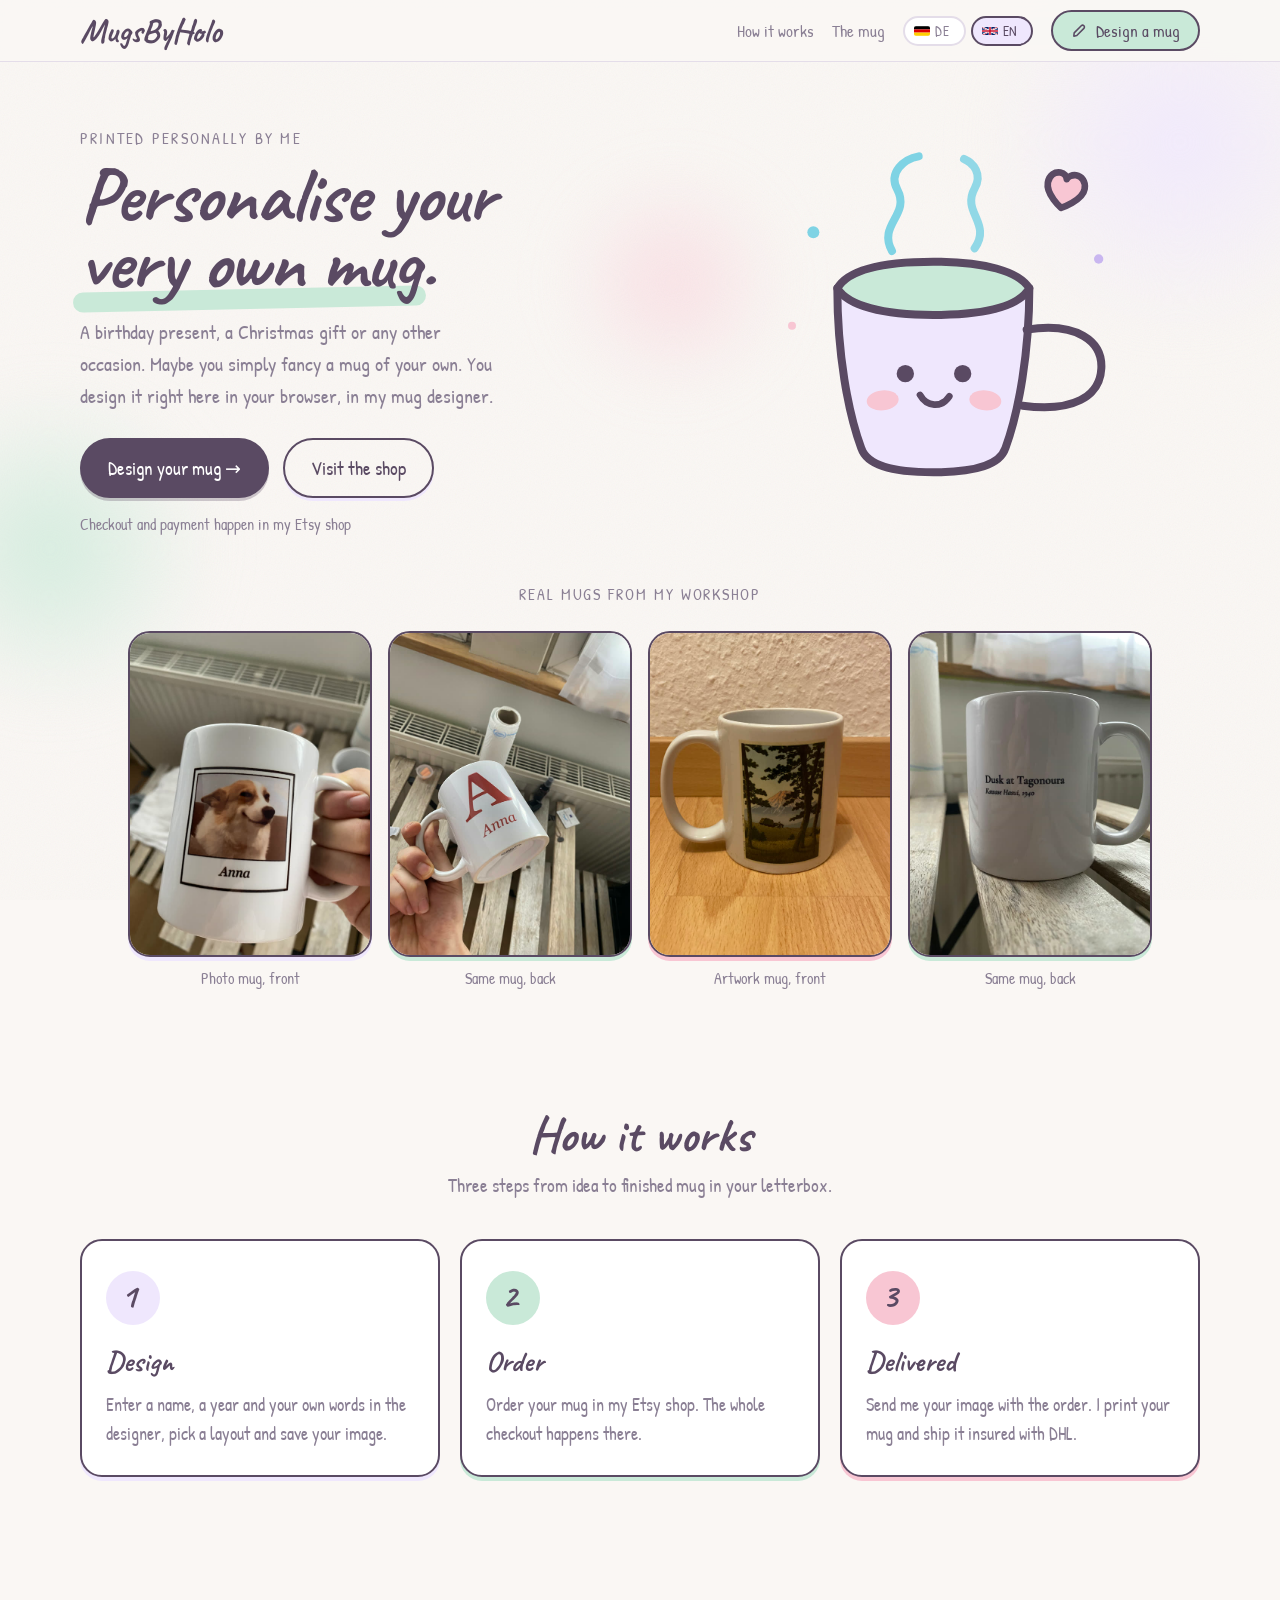
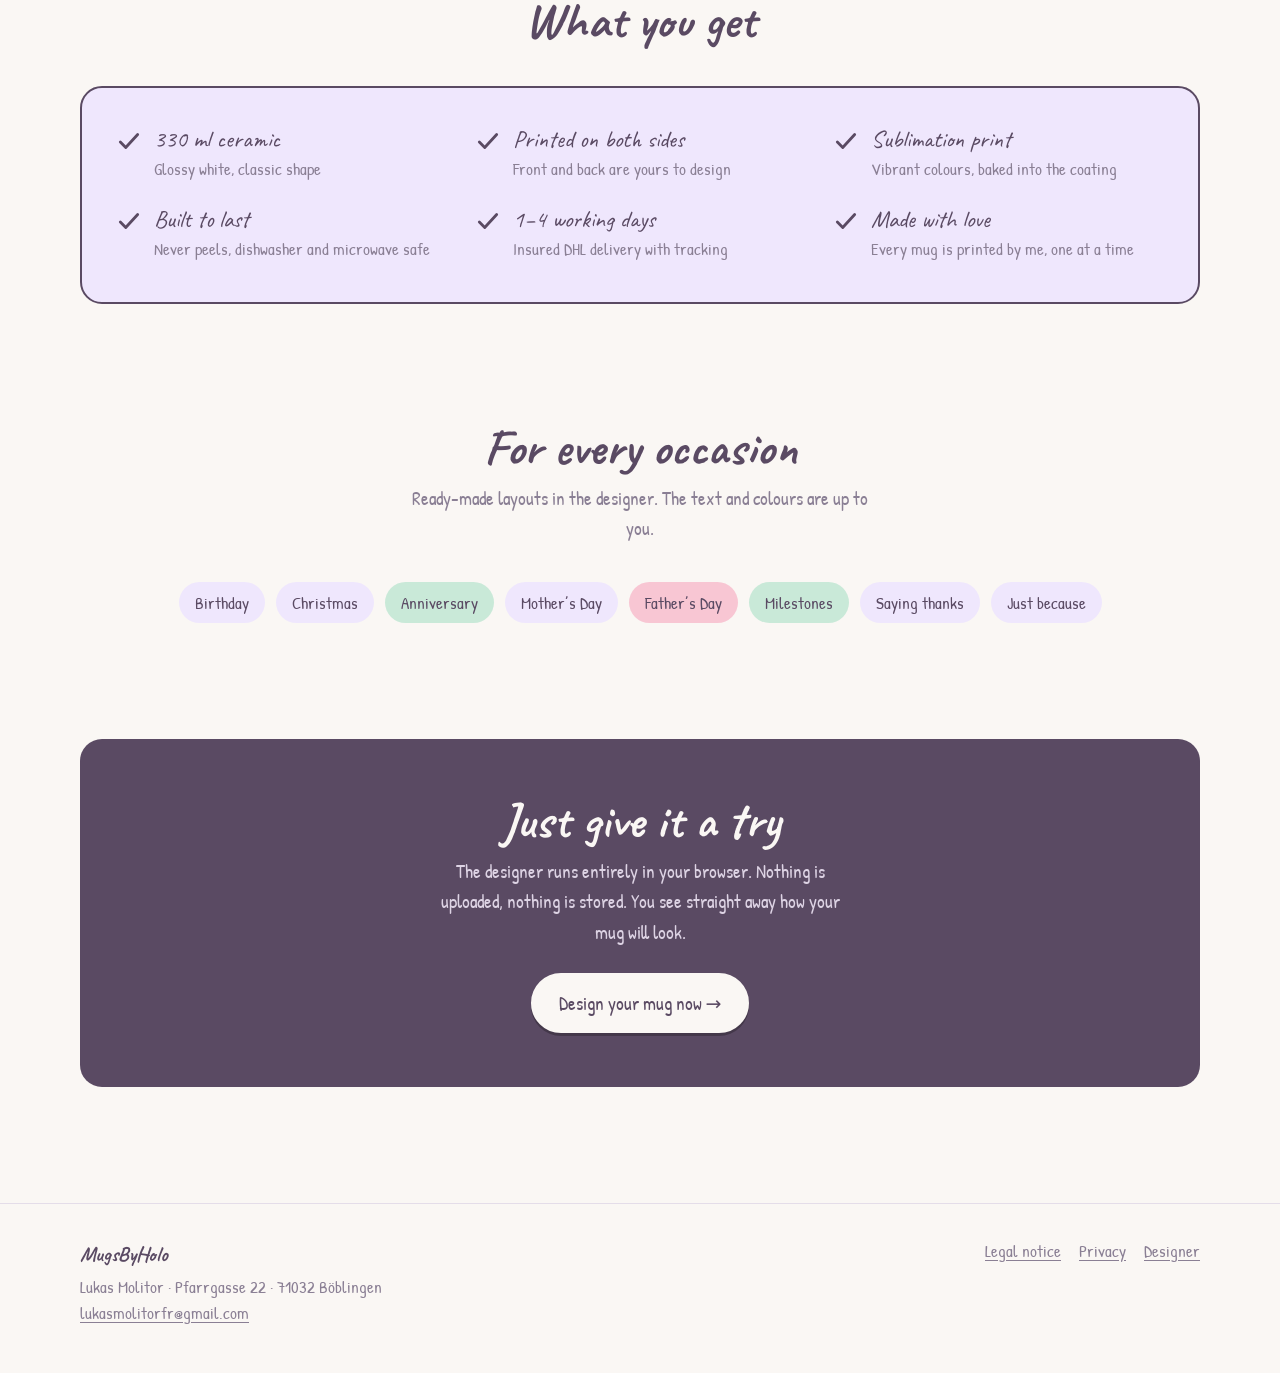
==== commit f14de5f2: "feat(startseite): Bilderreihe unter den Helden statt Karussell am Seitenende Die Fotos standen hinte" ====
--- a/index.html
+++ b/index.html
@@ -286,38 +286,51 @@
   .chip:nth-child(3n+1){background:var(--lav)}
   .chip:nth-child(5n){background:var(--blush)}
 
-  /* ---------- Diashow ----------
-     Feste 3:4-Buehne, damit beim Wechsel nichts springt. Die Fotos sind auf
-     dasselbe Verhaeltnis zugeschnitten, object-fit faengt den Rest ab. */
-  .galerie{display:flex;flex-direction:column;align-items:center;gap:18px}
-  .buehne{
-    position:relative;width:min(360px,86vw);aspect-ratio:3/4;
+  /* ---------- Bilderstreifen ----------
+     Ruhige Reihe statt Karussell: bei wenigen Fotos steht alles nebeneinander
+     und nichts bewegt sich von selbst. Kommen mehr dazu, wird der Streifen
+     seitlich scrollbar und die Pfeile blenden sich von allein ein. Feste
+     3:4-Kacheln, damit die Zeile ruhig bleibt. */
+  .streifen-block{padding:4px 0 46px;position:relative;z-index:1}
+  .streifen-kopf{
+    text-align:center;font-size:16px;letter-spacing:.12em;text-transform:uppercase;
+    color:var(--ink-weich);margin-bottom:18px;
+  }
+  .streifen{
+    display:flex;gap:16px;justify-content:center;
+    overflow-x:auto;scroll-snap-type:x proximity;
+    padding:6px 2px 12px;
+    scrollbar-width:thin;scrollbar-color:var(--linie) transparent;
+  }
+  /* Bei Ueberlauf faellt justify-content:center weg, sonst ist der Anfang
+     nicht mehr erreichbar. */
+  .streifen.laeuft{justify-content:flex-start}
+  .streifen figure{
+    flex:0 0 auto;width:clamp(186px,23vw,244px);scroll-snap-align:center;margin:0;
+  }
+  .streifen img{
+    /* height:auto ist Pflicht: die height-Attribute im Markup gelten als
+       CSS-Hoehe und wuerden aspect-ratio sonst aushebeln. */
+    display:block;width:100%;height:auto;aspect-ratio:3/4;object-fit:cover;
     border:2px solid var(--ink);border-radius:var(--rand);
     background:var(--karte);box-shadow:0 4px 0 var(--lav);
-    overflow:hidden;
-  }
-  .buehne img{
-    position:absolute;inset:0;width:100%;height:100%;object-fit:cover;
-    opacity:0;transition:opacity .6s ease;
-  }
-  .buehne img.an{opacity:1}
-  @media (prefers-reduced-motion:reduce){ .buehne img{transition:none} }
-
-  .gal-steuer{display:flex;align-items:center;gap:16px}
-  .gal-pfeil{
+  }
+  .streifen figure:nth-child(2n) img{box-shadow:0 4px 0 var(--mint)}
+  .streifen figure:nth-child(3n) img{box-shadow:0 4px 0 var(--blush)}
+  .streifen figcaption{
+    text-align:center;font-size:15.5px;color:var(--ink-weich);margin-top:10px;
+  }
+
+  .str-steuer{display:flex;justify-content:center;gap:14px;margin-top:6px}
+  .str-steuer[hidden]{display:none}
+  .str-pfeil{
     width:42px;height:42px;border-radius:50%;border:2px solid var(--ink);
     background:var(--karte);color:var(--ink);cursor:pointer;
     display:grid;place-items:center;font-family:var(--text);font-size:19px;line-height:1;
-    transition:background .18s ease, color .18s ease;
-  }
-  .gal-pfeil:hover{background:var(--ink);color:var(--paper)}
-  .gal-punkte{display:flex;gap:9px}
-  .gal-punkt{
-    width:12px;height:12px;padding:0;border-radius:50%;
-    border:2px solid var(--ink);background:transparent;cursor:pointer;
-    transition:background .18s ease;
-  }
-  .gal-punkt[aria-current="true"]{background:var(--ink)}
+    transition:background .18s ease, color .18s ease, opacity .18s ease;
+  }
+  .str-pfeil:hover:not(:disabled){background:var(--ink);color:var(--paper)}
+  .str-pfeil:disabled{opacity:.3;cursor:default}
 
   /* Schluss-Aufruf */
   .schluss{
@@ -400,8 +413,9 @@
         </p>
         <div class="held-cta rein d4">
           <a class="knopf" href="designer/" data-i18n="held_cta">Tasse gestalten →</a>
-          <!-- ETSY-LINK: fuehrt direkt auf das Listing, nicht auf die Shop-Uebersicht -->
-          <a class="knopf zweit" id="etsy-link" href="https://www.etsy.com/de/listing/4548291128/personalisierte-geburtstagstasse-mit" data-i18n="held_shop">Zum Shop</a>
+          <!-- ETSY-LINK: hier bewusst die Shop-Uebersicht, der Knopf heisst ja
+               "Zum Shop". Die Bestellknoepfe im Designer zeigen aufs Listing. -->
+          <a class="knopf zweit" id="etsy-link" href="https://www.etsy.com/de-en/shop/MugsByHolo" data-i18n="held_shop">Zum Shop</a>
         </div>
         <p class="cta-notiz rein d5" data-i18n="held_notiz">Kauf und Bezahlung laufen über meinen Etsy-Shop</p>
       </div>
@@ -434,6 +448,44 @@
         </svg>
       </div>
 
+    </div>
+  </section>
+
+  <!-- ================= BILDERSTREIFEN =================
+       Bewusst direkt hinter dem Helden: der zeigt nur die gezeichnete Tasse,
+       hier kommt zum ersten Mal echte Ware ins Bild. Vorder- und Rueckseite
+       im Wechsel, das zeigt nebenbei den beidseitigen Druck. -->
+  <section class="streifen-block">
+    <div class="wrap">
+      <p class="streifen-kopf" data-i18n="str_kopf">Echte Tassen aus meiner Werkstatt</p>
+      <div class="streifen" id="streifen">
+        <figure>
+          <img src="assets/galerie/1-fototasse-vorne.jpg" width="640" height="853"
+               data-i18n-alt="str1_alt" alt="Weiße Tasse mit dem Foto eines Corgis und dem Namen Anna darunter">
+          <figcaption data-i18n="str1_cap">Fototasse, vorne</figcaption>
+        </figure>
+        <figure>
+          <img src="assets/galerie/2-fototasse-hinten.jpg" width="640" height="853" loading="lazy"
+               data-i18n-alt="str2_alt" alt="Rückseite derselben Tasse mit einem großen roten A und dem Namen Anna">
+          <figcaption data-i18n="str2_cap">Dieselbe Tasse, hinten</figcaption>
+        </figure>
+        <figure>
+          <img src="assets/galerie/3-motivtasse-vorne.jpg" width="640" height="853" loading="lazy"
+               data-i18n-alt="str3_alt" alt="Weiße Tasse mit einem japanischen Holzschnitt: Berg Fuji hinter Kiefern">
+          <figcaption data-i18n="str3_cap">Motivtasse, vorne</figcaption>
+        </figure>
+        <figure>
+          <img src="assets/galerie/4-motivtasse-hinten.jpg" width="640" height="853" loading="lazy"
+               data-i18n-alt="str4_alt" alt="Rückseite derselben Tasse mit dem Bildtitel Dusk at Tagonoura, Kawase Hasui, 1940">
+          <figcaption data-i18n="str4_cap">Dieselbe Tasse, hinten</figcaption>
+        </figure>
+      </div>
+      <div class="str-steuer" id="str-steuer" hidden>
+        <button class="str-pfeil" id="str-zurueck" type="button"
+                data-i18n-al="str_zurueck" aria-label="Weiter nach links">←</button>
+        <button class="str-pfeil" id="str-vor" type="button"
+                data-i18n-al="str_vor" aria-label="Weiter nach rechts">→</button>
+      </div>
     </div>
   </section>
 
@@ -532,33 +584,6 @@
     </div>
   </section>
 
-  <!-- ================= DIASHOW ================= -->
-  <section class="block" id="galerie">
-    <div class="wrap">
-      <div class="block-kopf">
-        <h2 data-i18n="gal_titel">So sehen sie aus</h2>
-        <p data-i18n="gal_text">Fertig gedruckte Tassen, fotografiert bei mir zu Hause.</p>
-      </div>
-      <div class="galerie">
-        <div class="buehne" id="buehne">
-          <img class="an" src="assets/galerie/1-fototasse-hund.jpg" width="800" height="1067"
-               data-i18n-alt="gal1_alt" alt="Weiße Tasse mit dem Foto eines Corgis und dem Namen Anna darunter">
-          <img src="assets/galerie/2-tasse-holzbank.jpg" width="800" height="1067" loading="lazy"
-               data-i18n-alt="gal2_alt" alt="Weiße Tasse mit japanischem Holzschnitt, auf einer Holzbank im Tageslicht">
-          <img src="assets/galerie/3-tasse-holztisch.jpg" width="800" height="1067" loading="lazy"
-               data-i18n-alt="gal3_alt" alt="Weiße Tasse mit japanischem Holzschnitt auf einem Holztisch">
-        </div>
-        <div class="gal-steuer">
-          <button class="gal-pfeil" id="gal-zurueck" type="button"
-                  data-i18n-al="gal_zurueck" aria-label="Vorheriges Bild">←</button>
-          <div class="gal-punkte" id="gal-punkte"></div>
-          <button class="gal-pfeil" id="gal-vor" type="button"
-                  data-i18n-al="gal_vor" aria-label="Nächstes Bild">→</button>
-        </div>
-      </div>
-    </div>
-  </section>
-
 </main>
 
 <footer class="fuss">
@@ -623,13 +648,17 @@
       schluss_text:'Der Designer läuft komplett in deinem Browser. Nichts wird hochgeladen, nichts gespeichert. Du siehst sofort, wie deine Tasse aussieht.',
       schluss_cta:'Jetzt Tasse gestalten →',
 
-      gal_titel:'So sehen sie aus',
-      gal_text:'Fertig gedruckte Tassen, fotografiert bei mir zu Hause.',
-      gal_zurueck:'Vorheriges Bild',
-      gal_vor:'Nächstes Bild',
-      gal1_alt:'Weiße Tasse mit dem Foto eines Corgis und dem Namen Anna darunter',
-      gal2_alt:'Weiße Tasse mit japanischem Holzschnitt, auf einer Holzbank im Tageslicht',
-      gal3_alt:'Weiße Tasse mit japanischem Holzschnitt auf einem Holztisch',
+      str_kopf:'Echte Tassen aus meiner Werkstatt',
+      str_zurueck:'Weiter nach links',
+      str_vor:'Weiter nach rechts',
+      str1_cap:'Fototasse, vorne',
+      str2_cap:'Dieselbe Tasse, hinten',
+      str3_cap:'Motivtasse, vorne',
+      str4_cap:'Dieselbe Tasse, hinten',
+      str1_alt:'Weiße Tasse mit dem Foto eines Corgis und dem Namen Anna darunter',
+      str2_alt:'Rückseite derselben Tasse mit einem großen roten A und dem Namen Anna',
+      str3_alt:'Weiße Tasse mit einem japanischen Holzschnitt: Berg Fuji hinter Kiefern',
+      str4_alt:'Rückseite derselben Tasse mit dem Bildtitel Dusk at Tagonoura, Kawase Hasui, 1940',
 
       fuss_impressum:'Impressum',
       fuss_datenschutz:'Datenschutz',
@@ -678,13 +707,17 @@
       schluss_text:'The designer runs entirely in your browser. Nothing is uploaded, nothing is stored. You see straight away how your mug will look.',
       schluss_cta:'Design your mug now →',
 
-      gal_titel:'How they turn out',
-      gal_text:'Finished mugs, photographed here at home.',
-      gal_zurueck:'Previous image',
-      gal_vor:'Next image',
-      gal1_alt:'White mug with a photo of a corgi and the name Anna beneath it',
-      gal2_alt:'White mug with a Japanese woodblock print, on a wooden bench in daylight',
-      gal3_alt:'White mug with a Japanese woodblock print on a wooden table',
+      str_kopf:'Real mugs from my workshop',
+      str_zurueck:'Scroll left',
+      str_vor:'Scroll right',
+      str1_cap:'Photo mug, front',
+      str2_cap:'Same mug, back',
+      str3_cap:'Artwork mug, front',
+      str4_cap:'Same mug, back',
+      str1_alt:'White mug with a photo of a corgi and the name Anna beneath it',
+      str2_alt:'Back of the same mug with a large red A and the name Anna',
+      str3_alt:'White mug with a Japanese woodblock print: Mount Fuji behind pine trees',
+      str4_alt:'Back of the same mug with the print title Dusk at Tagonoura, Kawase Hasui, 1940',
 
       fuss_impressum:'Legal notice',
       fuss_datenschutz:'Privacy',
@@ -745,53 +778,40 @@
 
   setzeSprache(startSprache);
 
-  /* ---------- Diashow ----------
-     Die Punkte tragen als Namen nur ihre Nummer, die braucht keine Uebersetzung. */
-  (function diashow(){
-    const buehne = document.getElementById('buehne');
-    if (!buehne) return;
-    const bilder = [...buehne.querySelectorAll('img')];
-    const punkte = document.getElementById('gal-punkte');
-    if (bilder.length < 2) return;
-
-    const ruhig = matchMedia('(prefers-reduced-motion:reduce)');
-    let i = 0, uhr = null;
-
-    bilder.forEach((_, n)=>{
-      const b = document.createElement('button');
-      b.type = 'button';
-      b.className = 'gal-punkt';
-      b.setAttribute('aria-label', String(n+1));
-      b.setAttribute('aria-current', n===0 ? 'true' : 'false');
-      b.addEventListener('click', ()=>{ zeige(n); starte(); });
-      punkte.appendChild(b);
-    });
-    const knoepfe = [...punkte.children];
-
-    function zeige(n){
-      i = (n + bilder.length) % bilder.length;
-      bilder.forEach((im,k)=> im.classList.toggle('an', k===i));
-      knoepfe.forEach((b,k)=> b.setAttribute('aria-current', k===i ? 'true':'false'));
+  /* ---------- Bilderstreifen ----------
+     Kein Selbstlauf. Die Pfeile sind nur da, wenn die Reihe breiter ist als
+     der Platz: mit der Maus laesst sich seitlich schlecht scrollen, mit
+     Wischgeste dagegen gut. Solange alles nebeneinander passt, waeren sie
+     nur Zierde. */
+  (function streifen(){
+    const s = document.getElementById('streifen');
+    const steuer = document.getElementById('str-steuer');
+    if (!s || !steuer) return;
+    const zurueck = document.getElementById('str-zurueck');
+    const vor = document.getElementById('str-vor');
+
+    function schrittweite(){
+      const k = s.querySelector('figure');
+      return k ? k.getBoundingClientRect().width + 16 : Math.round(s.clientWidth*0.8);
     }
-    function stoppe(){ if (uhr){ clearInterval(uhr); uhr=null; } }
-    function starte(){
-      stoppe();
-      /* Kein Selbstlauf, wenn der Besucher Bewegung abbestellt hat */
-      if (ruhig.matches) return;
-      uhr = setInterval(()=>zeige(i+1), 5000);
+    function pruefe(){
+      const rest = s.scrollWidth - s.clientWidth;
+      const laeuft = rest > 4;
+      s.classList.toggle('laeuft', laeuft);
+      steuer.hidden = !laeuft;
+      if (!laeuft) return;
+      zurueck.disabled = s.scrollLeft <= 2;
+      vor.disabled = s.scrollLeft >= rest - 2;
     }
 
-    document.getElementById('gal-vor').addEventListener('click', ()=>{ zeige(i+1); starte(); });
-    document.getElementById('gal-zurueck').addEventListener('click', ()=>{ zeige(i-1); starte(); });
-    /* Beim Betrachten und beim Tastaturfokus nicht weiterspringen */
-    buehne.addEventListener('pointerenter', stoppe);
-    buehne.addEventListener('pointerleave', starte);
-    punkte.addEventListener('focusin', stoppe);
-    punkte.addEventListener('focusout', starte);
-    /* Im Hintergrund laufen zu lassen bringt niemandem etwas */
-    document.addEventListener('visibilitychange', ()=> document.hidden ? stoppe() : starte());
-
-    starte();
+    zurueck.addEventListener('click', ()=> s.scrollBy({left:-schrittweite(), behavior:'smooth'}));
+    vor.addEventListener('click',     ()=> s.scrollBy({left: schrittweite(), behavior:'smooth'}));
+    s.addEventListener('scroll', pruefe, {passive:true});
+    addEventListener('resize', pruefe);
+    /* Die Kachelbreite haengt an der Schrift der Bildunterschrift */
+    document.fonts.ready.then(pruefe);
+    /* Nachgeladene Bilder aendern nichts an der Breite, geladene Schrift schon */
+    pruefe();
   })();
 })();
 </script>
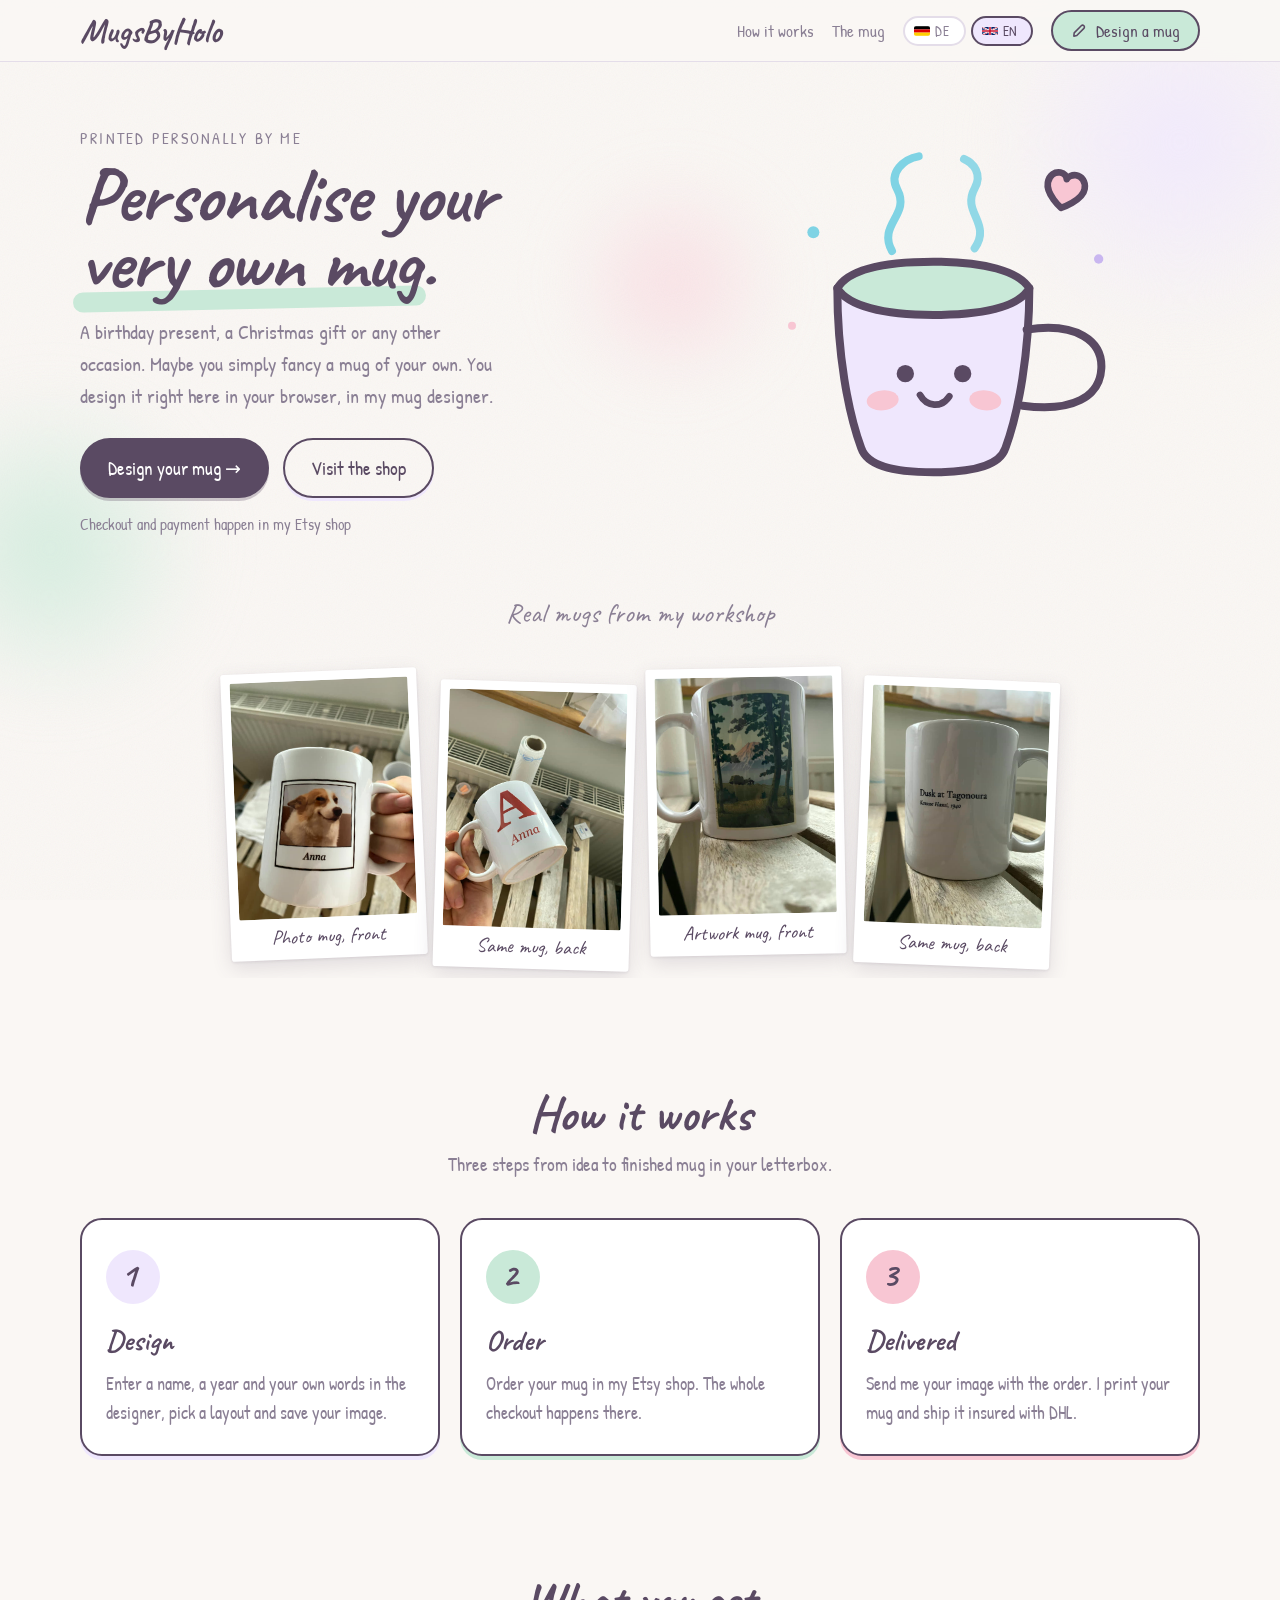
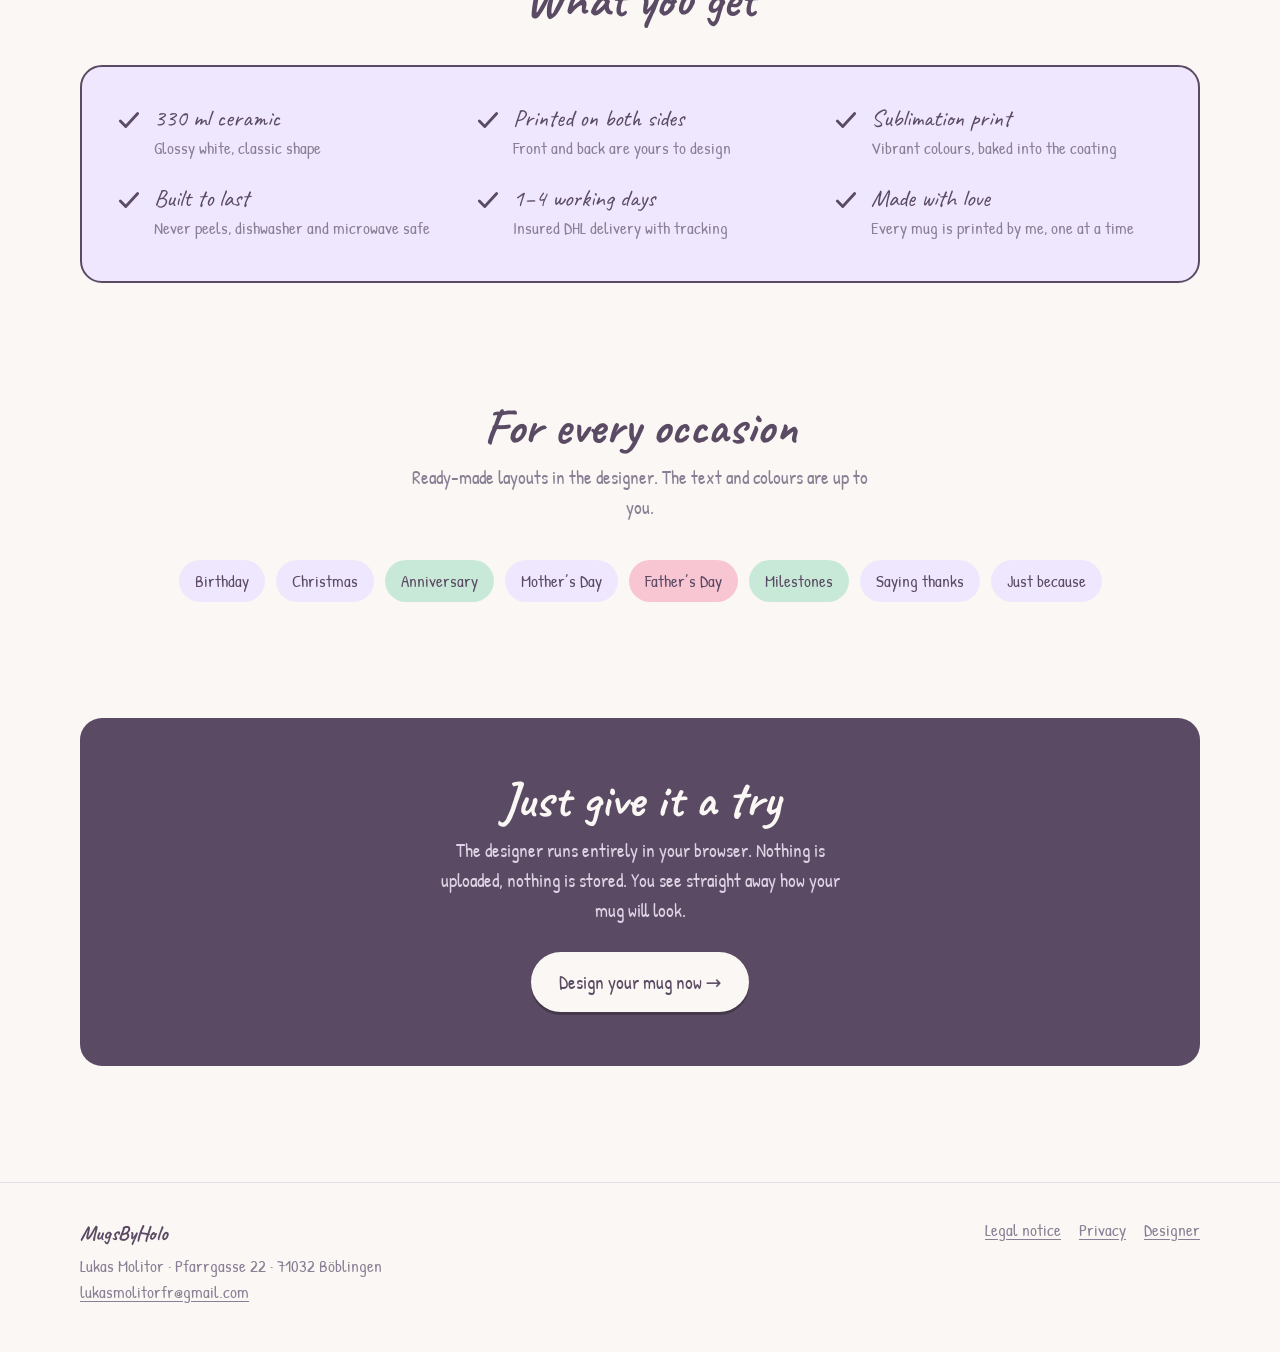
==== commit 26e8b093: "style(startseite): Bilderreihe als Sofortbilder statt als Kachelraster Vier gleich grosse Kaesten in" ====
--- a/index.html
+++ b/index.html
@@ -291,34 +291,53 @@
      und nichts bewegt sich von selbst. Kommen mehr dazu, wird der Streifen
      seitlich scrollbar und die Pfeile blenden sich von allein ein. Feste
      3:4-Kacheln, damit die Zeile ruhig bleibt. */
-  .streifen-block{padding:4px 0 46px;position:relative;z-index:1}
+  .streifen-block{padding:14px 0 50px;position:relative;z-index:1}
   .streifen-kopf{
-    text-align:center;font-size:16px;letter-spacing:.12em;text-transform:uppercase;
-    color:var(--ink-weich);margin-bottom:18px;
+    text-align:center;font-family:var(--hand);font-size:clamp(23px,2.6vw,27px);
+    color:var(--ink-weich);margin-bottom:20px;
   }
   .streifen{
-    display:flex;gap:16px;justify-content:center;
+    display:flex;gap:15px;justify-content:center;align-items:flex-start;
     overflow-x:auto;scroll-snap-type:x proximity;
-    padding:6px 2px 12px;
+    /* Luft rundherum, sonst schneidet der Ueberlauf die schiefen Ecken ab */
+    padding:16px 6px 20px;
     scrollbar-width:thin;scrollbar-color:var(--linie) transparent;
   }
   /* Bei Ueberlauf faellt justify-content:center weg, sonst ist der Anfang
      nicht mehr erreichbar. */
   .streifen.laeuft{justify-content:flex-start}
+
+  /* Fotos vertragen die harten Ink-Raender der Illustrationskarten nicht,
+     das wirkt schnell billig. Stattdessen Sofortbilder: weisser Rand, weicher
+     Schatten, leicht schief. Die Schraeglage nimmt der Reihe das Starre. */
   .streifen figure{
-    flex:0 0 auto;width:clamp(186px,23vw,244px);scroll-snap-align:center;margin:0;
-  }
+    flex:0 0 auto;position:relative;margin:0;
+    width:clamp(156px,19.5vw,196px);
+    background:var(--karte);padding:9px 9px 0;border-radius:3px;
+    box-shadow:0 7px 20px rgba(90,74,99,.16), 0 1px 3px rgba(90,74,99,.13);
+    scroll-snap-align:center;
+    transition:transform .2s ease, box-shadow .2s ease;
+  }
+  /* Muster wiederholt sich alle vier, damit spaetere Bilder mitmachen */
+  .streifen figure:nth-child(4n+1){transform:rotate(-2.4deg)}
+  .streifen figure:nth-child(4n+2){transform:rotate(1.7deg)  translateY(11px)}
+  .streifen figure:nth-child(4n+3){transform:rotate(-1.1deg) translateY(-3px)}
+  .streifen figure:nth-child(4n+4){transform:rotate(2.3deg)  translateY(8px)}
+  .streifen figure:hover{
+    transform:rotate(0) translateY(-6px);z-index:2;
+    box-shadow:0 14px 30px rgba(90,74,99,.22), 0 1px 3px rgba(90,74,99,.13);
+  }
+  @media (prefers-reduced-motion:reduce){ .streifen figure{transition:none} }
+
   .streifen img{
     /* height:auto ist Pflicht: die height-Attribute im Markup gelten als
        CSS-Hoehe und wuerden aspect-ratio sonst aushebeln. */
     display:block;width:100%;height:auto;aspect-ratio:3/4;object-fit:cover;
-    border:2px solid var(--ink);border-radius:var(--rand);
-    background:var(--karte);box-shadow:0 4px 0 var(--lav);
-  }
-  .streifen figure:nth-child(2n) img{box-shadow:0 4px 0 var(--mint)}
-  .streifen figure:nth-child(3n) img{box-shadow:0 4px 0 var(--blush)}
+    border-radius:2px;background:var(--lav);
+  }
   .streifen figcaption{
-    text-align:center;font-size:15.5px;color:var(--ink-weich);margin-top:10px;
+    text-align:center;font-family:var(--hand);font-size:20px;line-height:1.15;
+    color:var(--ink);padding:7px 2px 11px;
   }
 
   .str-steuer{display:flex;justify-content:center;gap:14px;margin-top:6px}
@@ -460,22 +479,22 @@
       <p class="streifen-kopf" data-i18n="str_kopf">Echte Tassen aus meiner Werkstatt</p>
       <div class="streifen" id="streifen">
         <figure>
-          <img src="assets/galerie/1-fototasse-vorne.jpg" width="640" height="853"
+          <img src="assets/galerie/1-fototasse-vorne.jpg" width="560" height="747"
                data-i18n-alt="str1_alt" alt="Weiße Tasse mit dem Foto eines Corgis und dem Namen Anna darunter">
           <figcaption data-i18n="str1_cap">Fototasse, vorne</figcaption>
         </figure>
         <figure>
-          <img src="assets/galerie/2-fototasse-hinten.jpg" width="640" height="853" loading="lazy"
+          <img src="assets/galerie/2-fototasse-hinten.jpg" width="560" height="747" loading="lazy"
                data-i18n-alt="str2_alt" alt="Rückseite derselben Tasse mit einem großen roten A und dem Namen Anna">
           <figcaption data-i18n="str2_cap">Dieselbe Tasse, hinten</figcaption>
         </figure>
         <figure>
-          <img src="assets/galerie/3-motivtasse-vorne.jpg" width="640" height="853" loading="lazy"
+          <img src="assets/galerie/3-motivtasse-vorne.jpg" width="560" height="747" loading="lazy"
                data-i18n-alt="str3_alt" alt="Weiße Tasse mit einem japanischen Holzschnitt: Berg Fuji hinter Kiefern">
           <figcaption data-i18n="str3_cap">Motivtasse, vorne</figcaption>
         </figure>
         <figure>
-          <img src="assets/galerie/4-motivtasse-hinten.jpg" width="640" height="853" loading="lazy"
+          <img src="assets/galerie/4-motivtasse-hinten.jpg" width="560" height="747" loading="lazy"
                data-i18n-alt="str4_alt" alt="Rückseite derselben Tasse mit dem Bildtitel Dusk at Tagonoura, Kawase Hasui, 1940">
           <figcaption data-i18n="str4_cap">Dieselbe Tasse, hinten</figcaption>
         </figure>
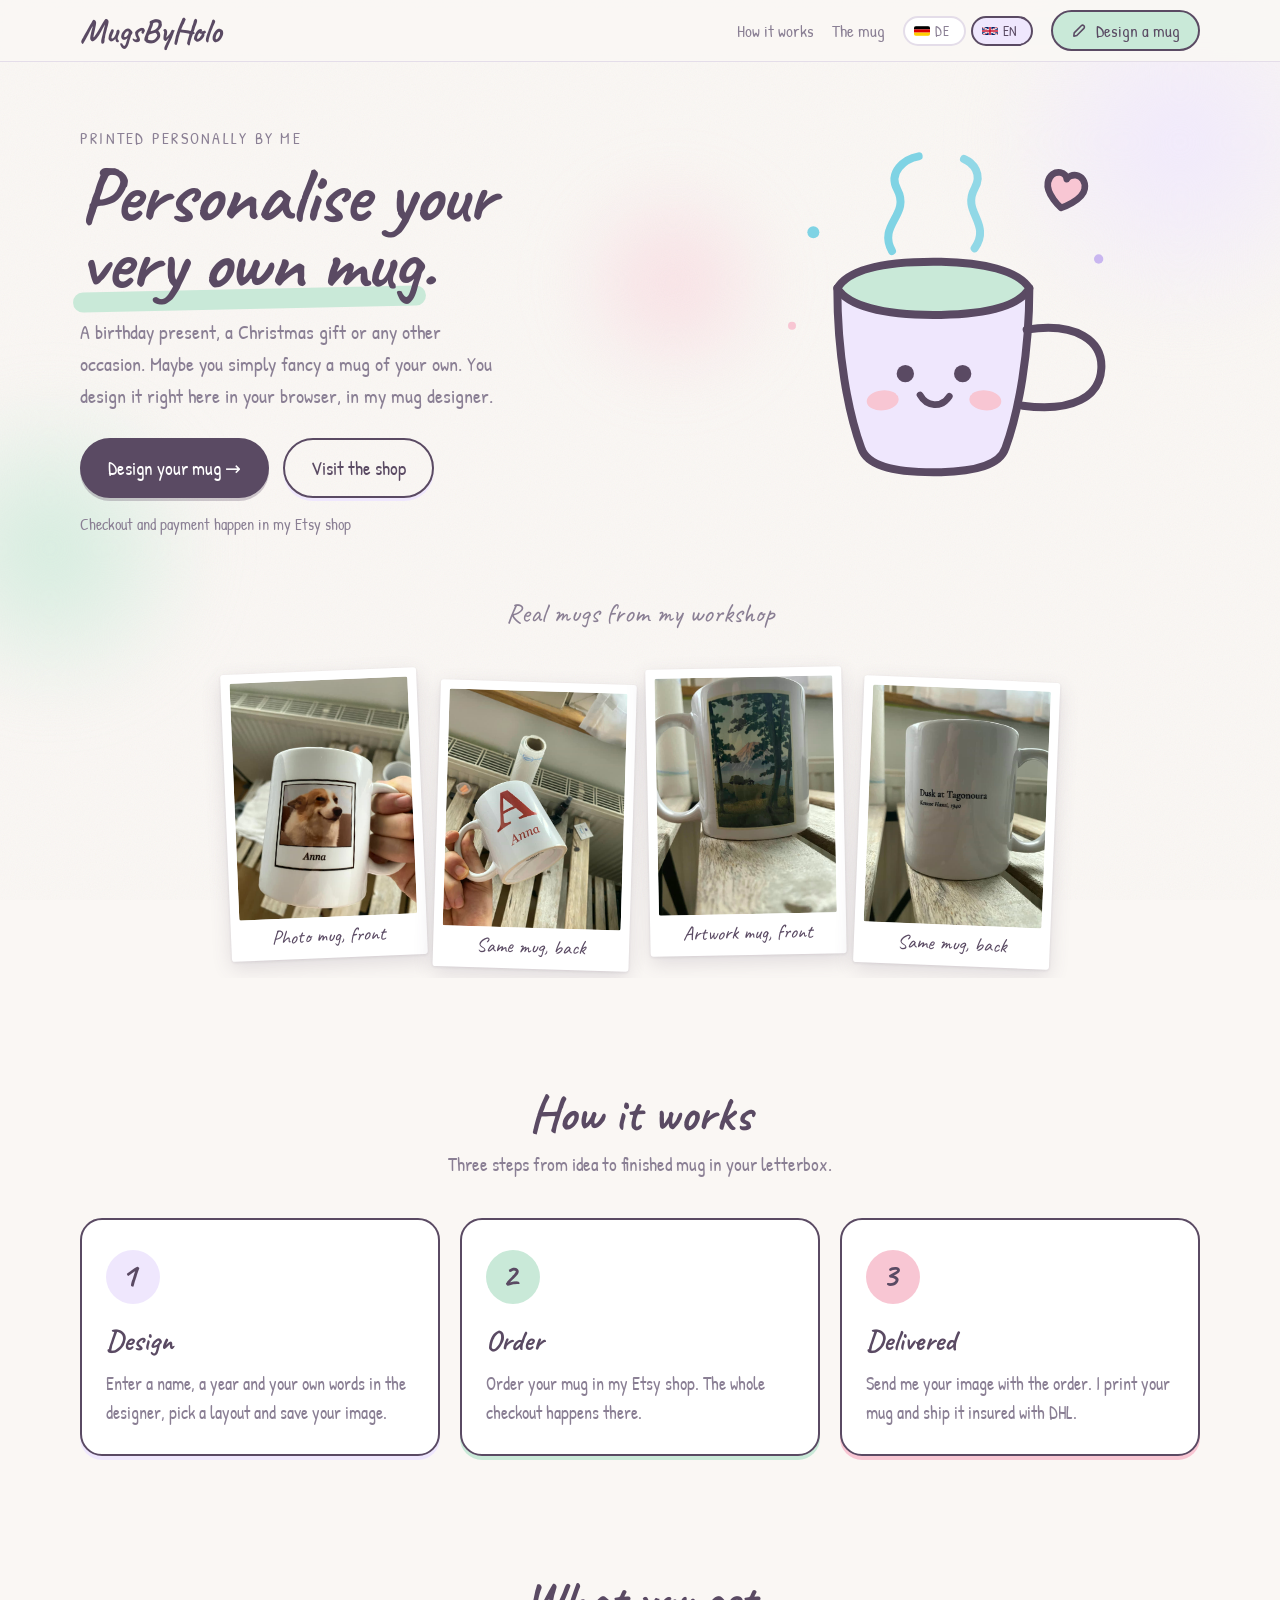
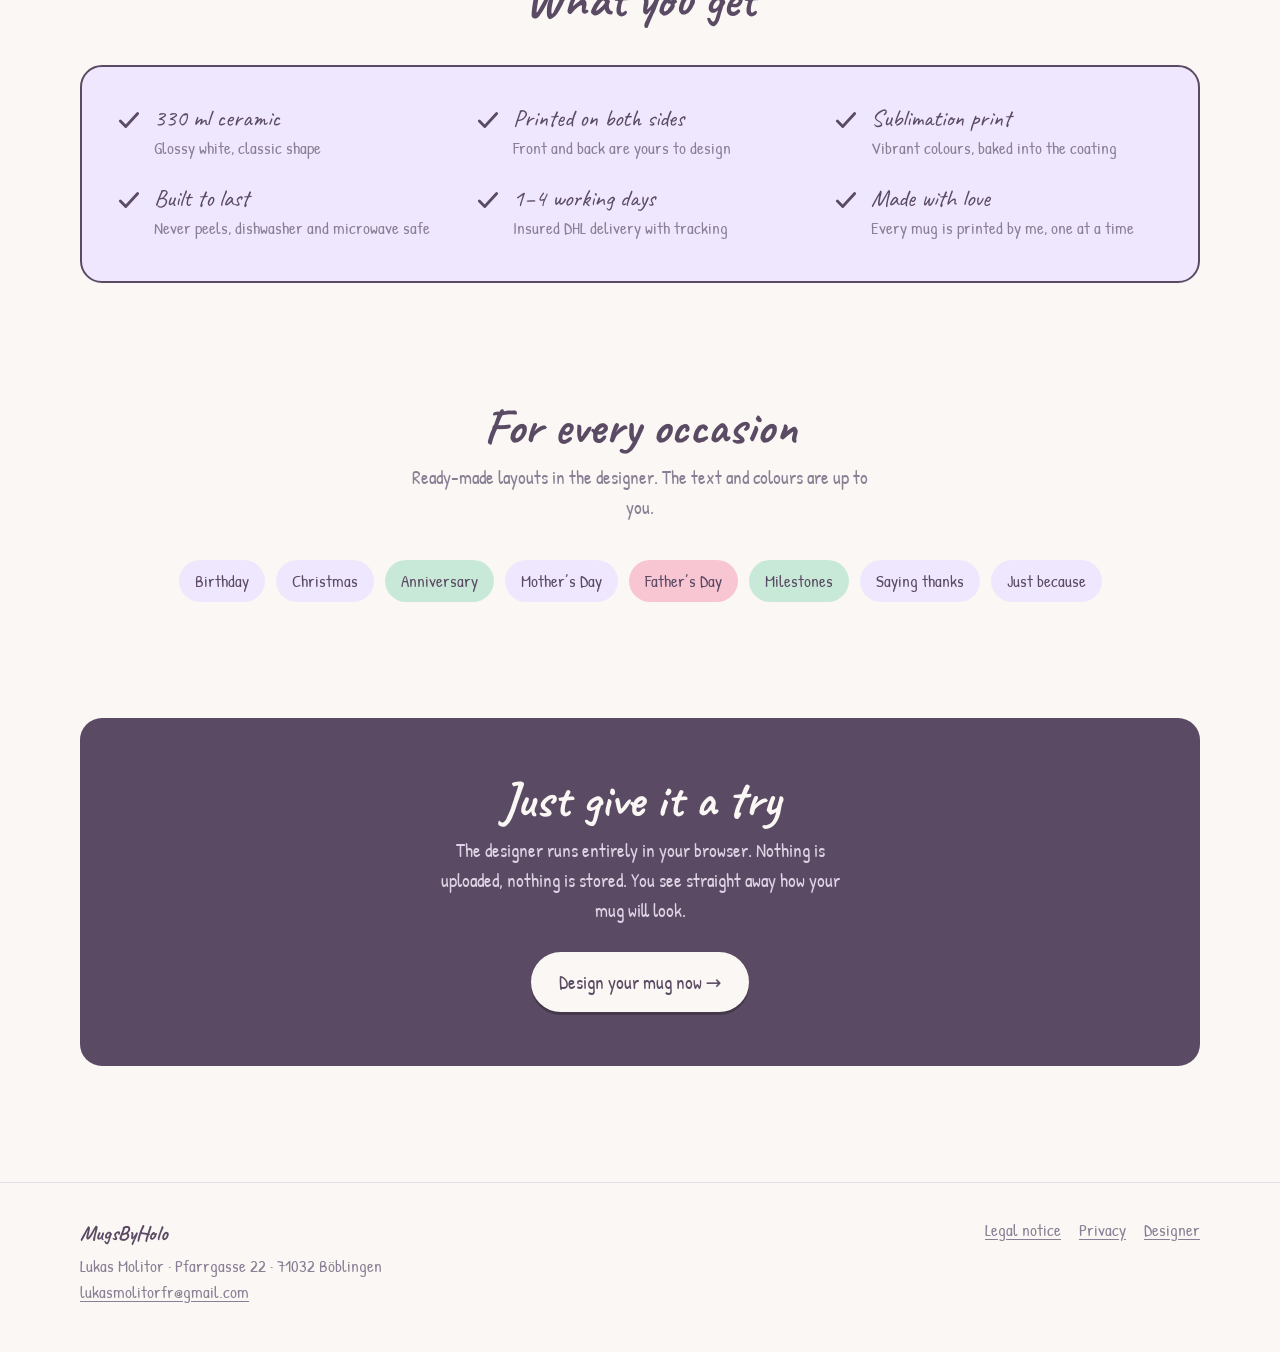
==== commit 28df0644: "Add Pinterest domain verification tag Co-authored-by: Copilot <223556219+Copilot@users.noreply.githu" ====
--- a/index.html
+++ b/index.html
@@ -8,6 +8,7 @@
 <link rel="icon" href="assets/favicon.png" type="image/png">
 <link rel="apple-touch-icon" href="assets/favicon.png">
 <meta name="theme-color" content="#FAF7F4">
+<meta name="p:domain_verify" content="00d67d484db31957399209a9ef589275">
 
 <meta property="og:type" content="website">
 <meta property="og:title" content="MugsByHolo · Personalisierte Tassen">
